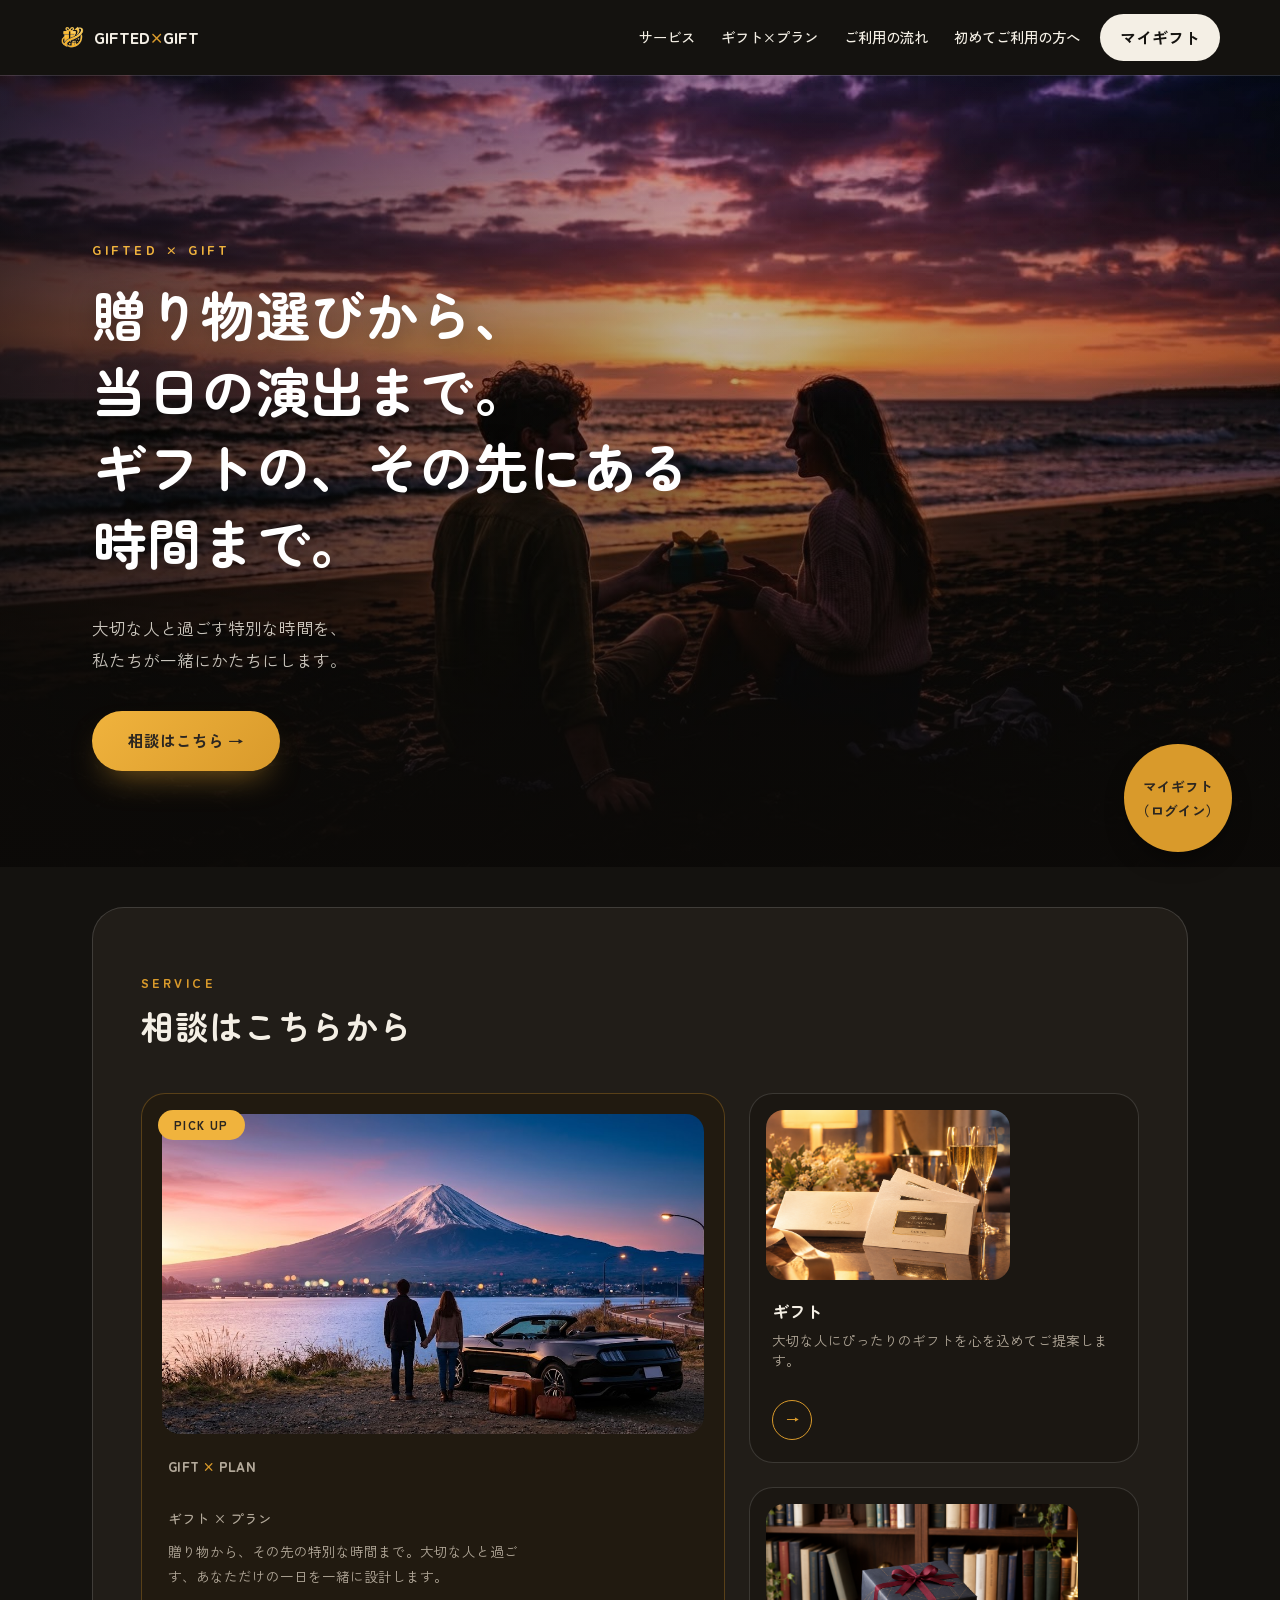
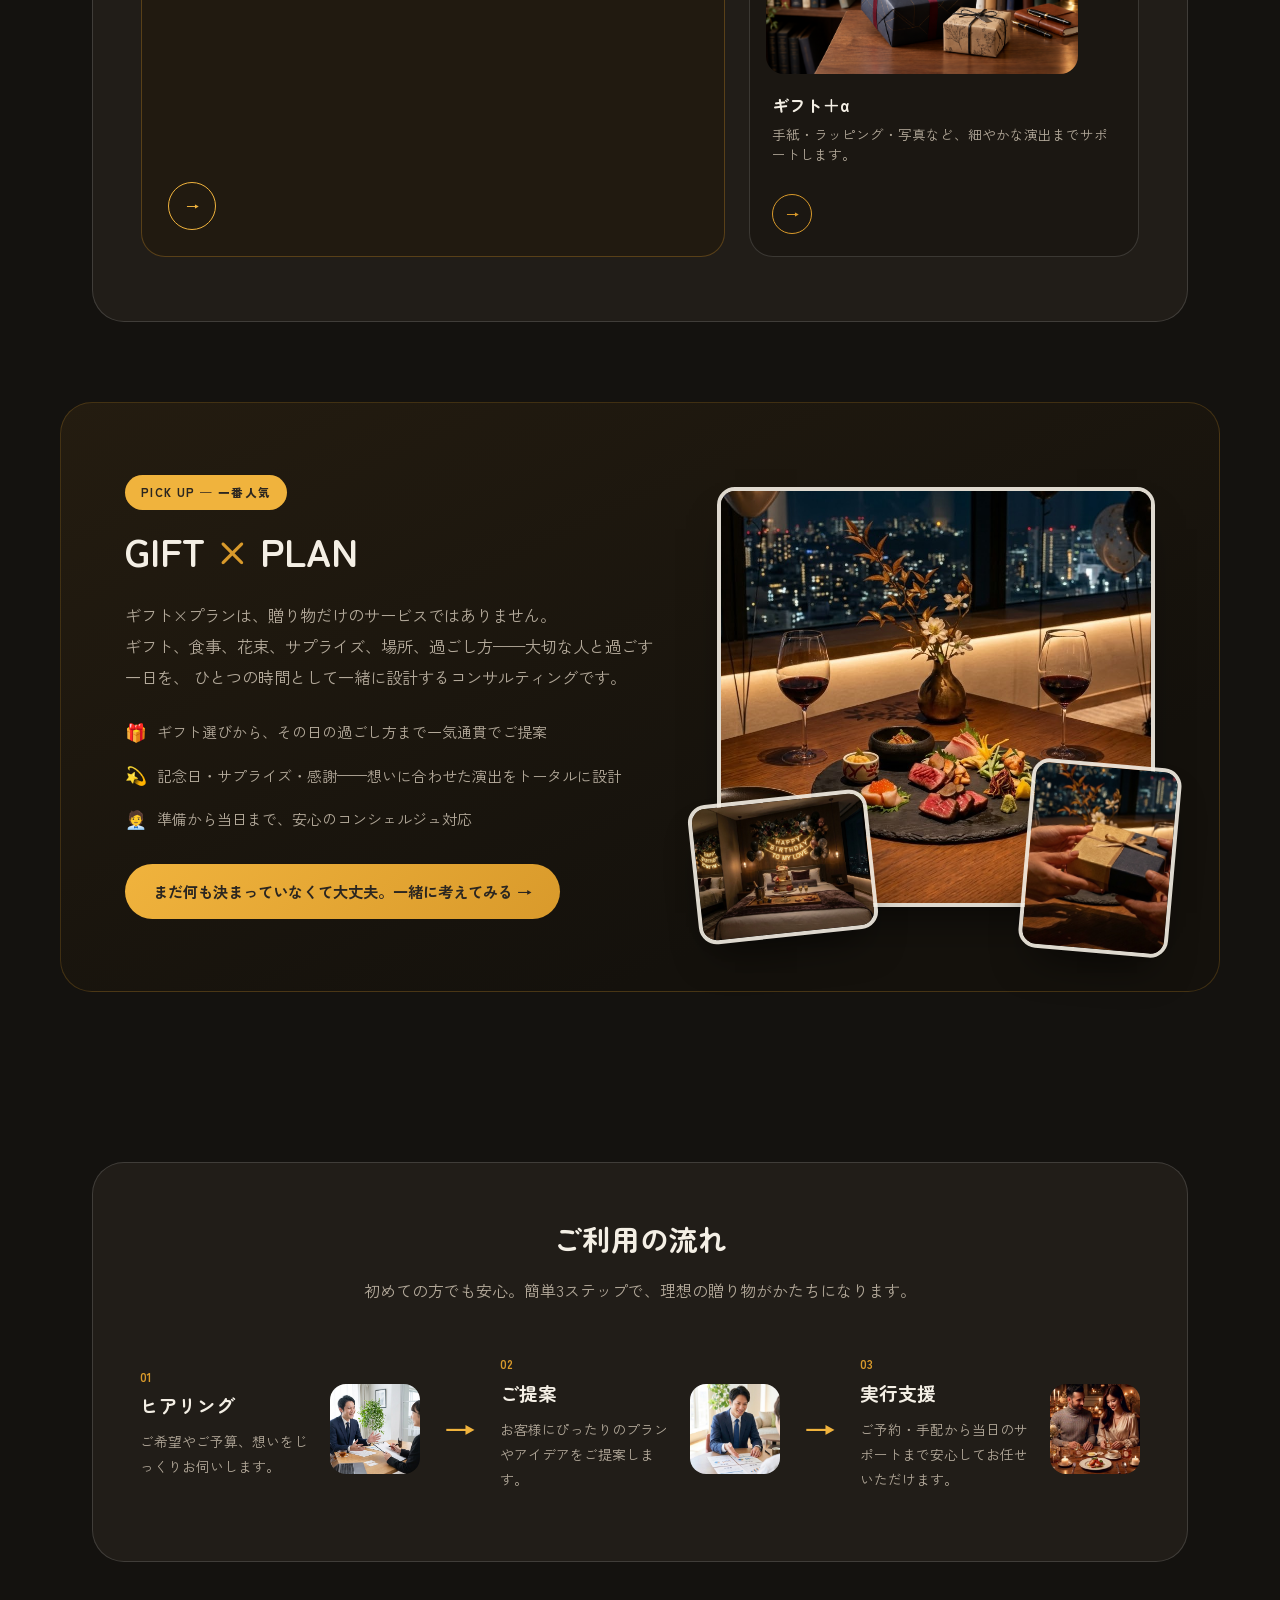
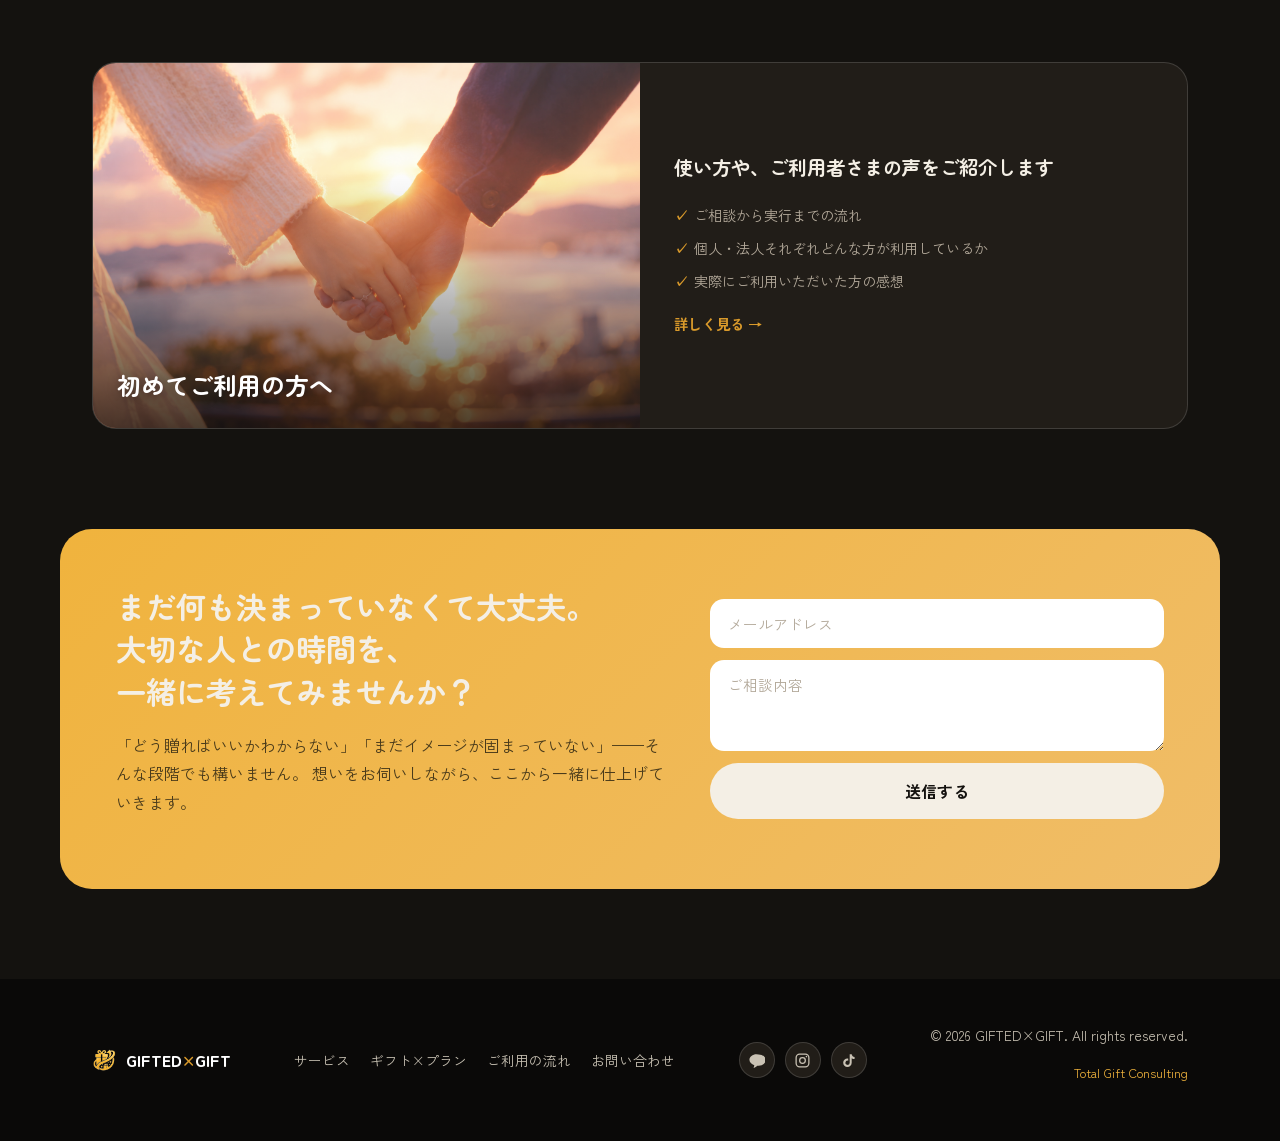
==== index.html @ 8d8cbe25 "Swap hero headline and subhead text on the top page The requested headline text was already present " ====
<!DOCTYPE html>
<html lang="ja">
<head>
<meta charset="UTF-8">
<meta name="viewport" content="width=device-width, initial-scale=1.0">
<title>GIFTED×GIFT ｜ Total Gift Consulting</title>
<meta name="description" content="贈り物も、旅の時間も、想いを形にするお手伝い。GIFTED×GIFTのギフト×プラン、1Dayプラン、ギフト選定サービス。">
<link rel="preconnect" href="https://fonts.googleapis.com">
<link rel="preconnect" href="https://fonts.gstatic.com" crossorigin>
<link href="https://fonts.googleapis.com/css2?family=Zen+Maru+Gothic:wght@500;700;900&family=Zen+Kaku+Gothic+New:wght@400;500;700&family=Yomogi&display=swap" rel="stylesheet">
<link rel="stylesheet" href="styles.css">
</head>
<body>

<header class="site-header">
  <div class="wrap header-inner">
    <a href="#top" class="brand">
      <img src="images/logo-mark-transparent.png" alt="GIFTED×GIFT" class="brand-mark">
      <span class="brand-name">GIFTED<span class="brand-x">×</span>GIFT</span>
    </a>

    <div class="header-right">
      <nav class="site-nav" id="siteNav">
        <a href="#services">サービス</a>
        <a href="#travel">ギフト×プラン</a>
        <a href="#flow">ご利用の流れ</a>
        <a href="#about">初めてご利用の方へ</a>
      </nav>
      <button type="button" class="nav-cta" id="navMyGift">マイギフト</button>
      <button class="nav-toggle" id="navToggle" aria-label="メニューを開く" aria-expanded="false">
        <span></span><span></span><span></span>
      </button>
    </div>
  </div>
</header>

<main id="top">

  <section class="hero">
    <div class="hero-visual" id="heroVisual">
      <img src="images/hero-1.jpg" alt="ワインで乾杯するふたり" class="hero-photo is-active">
      <img src="images/hero-2.jpg" alt="夕暮れのビーチでギフトを渡すふたり" class="hero-photo">
      <img src="images/hero-3.jpg" alt="誕生日を彩るホテルルーム" class="hero-photo">
      <img src="images/hero-4.jpg" alt="夜景を望むディナー" class="hero-photo">
      <div class="hero-scrim"></div>
    </div>
    <div class="hero-wrap">
      <div class="hero-copy">
        <p class="hero-eyebrow">GIFTED × GIFT</p>
        <h1>贈り物選びから、<br>当日の演出まで。<br>ギフトの、その先にある時間まで。</h1>
        <p class="hero-lead">
          大切な人と過ごす特別な時間を、<br>私たちが一緒にかたちにします。
        </p>
        <a href="gift-travel.html" class="btn btn-hero-cta">相談はこちら →</a>
      </div>
    </div>
  </section>

  <section class="pickup-feature mobile-only wrap">
    <span class="pickup-badge">PICK UP</span>
    <a href="gift-travel.html" class="pickup-card">
      <div class="pickup-photo"><img src="images/gift-plan.jpg" alt=""></div>
      <div class="pickup-body">
        <h3>GIFT <span class="brand-x">×</span> PLAN</h3>
        <p>贈り物から、特別な時間まで。大切な人と過ごす、あなただけのプランを。</p>
      </div>
      <span class="pickup-arrow">→</span>
    </a>
  </section>

  <section id="services" class="services">
    <div class="wrap">
      <div class="services-inner">
      <p class="services-eyebrow">SERVICE</p>
      <h2 class="services-title">相談はこちらから</h2>
      <div class="service-grid">
        <button type="button" class="service-card service-card--featured service-card--pickup-dupe" data-target="gift-travel.html">
          <span class="service-ribbon">PICK UP</span>
          <div class="service-photo-wrap">
            <img src="images/gift-plan.jpg" alt="" class="service-photo">
          </div>
          <div class="service-body">
            <p class="service-kicker">GIFT <span class="brand-x">×</span> PLAN</p>
            <h3>ギフト × プラン</h3>
            <p>贈り物から、その先の特別な時間まで。大切な人と過ごす、あなただけの一日を一緒に設計します。</p>
            <span class="service-arrow">→</span>
          </div>
        </button>

        <button type="button" class="service-card" data-target="gift-selection.html">
          <div class="service-photo-wrap">
            <img src="images/gift-card.jpg" alt="" class="service-photo">
          </div>
          <div class="service-body">
            <h3>ギフト</h3>
            <p>大切な人にぴったりのギフトを心を込めてご提案します。</p>
            <span class="service-arrow">→</span>
          </div>
        </button>

        <button type="button" class="service-card" data-target="other-services.html">
          <div class="service-photo-wrap">
            <img src="images/gift-plus-alpha.jpg" alt="" class="service-photo">
          </div>
          <div class="service-body">
            <h3>ギフト＋α</h3>
            <p>手紙・ラッピング・写真など、細やかな演出までサポートします。</p>
            <span class="service-arrow">→</span>
          </div>
        </button>
      </div>
      </div>
    </div>
  </section>

  <section id="travel" class="travel-feature">
    <div class="wrap travel-inner">
      <div class="travel-copy">
        <span class="badge badge-light">PICK UP ─ 一番人気</span>
        <h2>GIFT <span class="brand-x">×</span> PLAN</h2>
        <p>
          ギフト×プランは、贈り物だけのサービスではありません。<br>
          ギフト、食事、花束、サプライズ、場所、過ごし方——大切な人と過ごす一日を、
          ひとつの時間として一緒に設計するコンサルティングです。
        </p>

        <ul class="feature-list">
          <li><span class="feature-icon">🎁</span>ギフト選びから、その日の過ごし方まで一気通貫でご提案</li>
          <li><span class="feature-icon">💫</span>記念日・サプライズ・感謝——想いに合わせた演出をトータルに設計</li>
          <li><span class="feature-icon">🧑‍💼</span>準備から当日まで、安心のコンシェルジュ対応</li>
        </ul>

        <a href="gift-plan-details.html" class="btn btn-gold">まだ何も決まっていなくて大丈夫。一緒に考えてみる →</a>
      </div>

      <div class="travel-photos">
        <img src="images/travel-2.jpg" alt="誕生日を彩るホテルルーム" class="photo photo--left">
        <img src="images/travel-1.jpg" alt="夜景を望むディナー" class="photo photo--center">
        <img src="images/travel-3.jpg" alt="ギフトを渡すひととき" class="photo photo--right">
      </div>
    </div>
  </section>

  <section id="flow" class="flow">
    <div class="wrap">
      <div class="flow-inner">
      <h2 class="center">ご利用の流れ</h2>
      <p class="center flow-lead">初めての方でも安心。簡単3ステップで、理想の贈り物がかたちになります。</p>

      <div class="flow-steps">
        <div class="flow-step">
          <div class="flow-step-text">
            <span class="step-tag">01</span>
            <h3>ヒアリング</h3>
            <p>ご希望やご予算、想いをじっくりお伺いします。</p>
          </div>
          <span class="step-icon"><img src="images/flow-hearing.jpg" alt=""></span>
        </div>
        <span class="step-arrow">→</span>
        <div class="flow-step">
          <div class="flow-step-text">
            <span class="step-tag">02</span>
            <h3>ご提案</h3>
            <p>お客様にぴったりのプランやアイデアをご提案します。</p>
          </div>
          <span class="step-icon"><img src="images/flow-proposal.jpg" alt=""></span>
        </div>
        <span class="step-arrow">→</span>
        <div class="flow-step">
          <div class="flow-step-text">
            <span class="step-tag">03</span>
            <h3>実行支援</h3>
            <p>ご予約・手配から当日のサポートまで安心してお任せいただけます。</p>
          </div>
          <span class="step-icon"><img src="images/flow-execution.jpg" alt=""></span>
        </div>
      </div>
      </div>
    </div>
  </section>

  <section id="about" class="audience">
    <div class="wrap">
      <div class="first-time-card">
        <div class="first-time-image">
          <img src="images/first-time.jpg" alt="初めてご利用の方へ">
          <a href="first-time.html" class="first-time-label">初めてご利用の方へ</a>
        </div>
        <div class="first-time-body">
          <h3>使い方や、ご利用者さまの声をご紹介します</h3>
          <ul class="check-list">
            <li>ご相談から実行までの流れ</li>
            <li>個人・法人それぞれどんな方が利用しているか</li>
            <li>実際にご利用いただいた方の感想</li>
          </ul>
          <a href="first-time.html" class="first-time-more">詳しく見る →</a>
        </div>
      </div>
    </div>
  </section>

  <section id="contact" class="contact">
    <div class="wrap contact-panel">
      <div class="contact-copy">
        <h2>まだ何も決まっていなくて大丈夫。<br>大切な人との時間を、<br>一緒に考えてみませんか？</h2>
        <p>
          「どう贈ればいいかわからない」「まだイメージが固まっていない」——そんな段階でも構いません。
          想いをお伺いしながら、ここから一緒に仕上げていきます。
        </p>
      </div>

      <form class="contact-form" id="contactForm">
        <input type="email" id="contactEmail" placeholder="メールアドレス" required>
        <textarea id="contactNotes" placeholder="ご相談内容" rows="3"></textarea>
        <button type="submit" class="btn btn-dark btn-large">送信する</button>
      </form>
    </div>
  </section>

</main>

<footer class="site-footer">
  <div class="wrap footer-inner">
    <div class="footer-brand">
      <img src="images/logo-mark-transparent.png" alt="GIFTED×GIFT" class="brand-mark">
      <span class="brand-name brand-name--small">GIFTED<span class="brand-x">×</span>GIFT</span>
    </div>
    <nav class="footer-nav">
      <a href="#services">サービス</a>
      <a href="#travel">ギフト×プラン</a>
      <a href="#flow">ご利用の流れ</a>
      <a href="#contact">お問い合わせ</a>
    </nav>
    <div class="footer-social">
      <a href="https://line.me/R/ti/p/@430uoiak" class="social-link social-link--line" aria-label="LINE公式アカウント" target="_blank" rel="noopener">
        <svg viewBox="0 0 24 24" fill="currentColor"><path d="M12 3C6.48 3 2 6.58 2 11c0 3.54 2.92 6.53 6.94 7.58-.15.55-.96 3.44-.99 3.66 0 0-.02.16.09.23.1.06.23.02.23.02.3-.04 3.5-2.3 4.9-3.24.58.08 1.17.13 1.83.13 5.52 0 10-3.58 10-8s-4.48-8-10-8z"/></svg>
      </a>
      <a href="#" class="social-link social-link--instagram" aria-label="Instagram" target="_blank" rel="noopener">
        <svg viewBox="0 0 24 24" fill="none" stroke="currentColor" stroke-width="1.8"><rect x="3" y="3" width="18" height="18" rx="5"/><circle cx="12" cy="12" r="4"/><circle cx="17.5" cy="6.5" r="1.1" fill="currentColor" stroke="none"/></svg>
      </a>
      <a href="#" class="social-link social-link--tiktok" aria-label="TikTok" target="_blank" rel="noopener">
        <svg viewBox="0 0 24 24" fill="currentColor"><path d="M16.5 3c.4 2.2 1.9 3.7 4.1 4v3c-1.5 0-2.9-.4-4.1-1.2v6.3c0 3.3-2.7 6-6 6s-6-2.7-6-6 2.7-6 6-6c.4 0 .8 0 1.1.1v3.1a3 3 0 1 0 2.1 2.9V3h2.8z"/></svg>
      </a>
    </div>
    <div class="footer-meta">
      <p>&copy; 2026 GIFTED×GIFT. All rights reserved.</p>
      <p class="footer-tagline">Total Gift Consulting</p>
    </div>
  </div>
</footer>

<div class="gate-overlay" id="gateOverlay" hidden>
  <div class="gate-modal">
    <button class="gate-close" id="gateClose" type="button" aria-label="閉じる">×</button>

    <div class="gate-step" id="gateChoice">
      <h3>ご利用方法をお選びください</h3>
      <p>初めての方も、以前ご相談いただいた方も、こちらからどうぞ。</p>
      <div class="gate-actions">
        <button type="button" class="btn btn-primary" id="gateNewUser">新規利用でお申し込み</button>
        <button type="button" class="btn btn-outline" id="gateLogin">ログイン</button>
      </div>
    </div>

    <div class="gate-step" id="gateLoginEmail" hidden>
      <h3>ログイン</h3>
      <p>ご登録のメールアドレスと確認コードを入力してください。</p>
      <label class="gate-field">メールアドレス
        <input type="email" id="loginEmailInput" placeholder="example@mail.com">
      </label>
      <label class="gate-field">
        <input type="text" id="loginCodeInput" maxlength="6" inputmode="numeric" placeholder="123456">
      </label>
      <button type="button" class="btn btn-primary" id="verifyCodeBtn">ログイン</button>
      <a href="gift-travel.html" class="gate-back" id="backToChoice1">初めての方はこちら</a>
    </div>
  </div>
</div>

<button type="button" class="floating-mygift-btn" id="floatingMyGift">マイギフト<br>（ログイン）</button>

<nav class="tab-bar mobile-only" aria-label="モバイルナビゲーション">
  <a href="#top" class="tab-bar-item">
    <span class="tab-bar-icon">🏠</span><span>ホーム</span>
  </a>
  <a href="#services" class="tab-bar-item">
    <span class="tab-bar-icon">✨</span><span>サービス</span>
  </a>
  <button type="button" class="tab-bar-item" id="tabBarMyGift">
    <span class="tab-bar-icon">♡</span><span>マイギフト</span>
  </button>
  <a href="#contact" class="tab-bar-item">
    <span class="tab-bar-icon">💬</span><span>相談する</span>
  </a>
</nav>

<script src="config.js"></script>
<script src="script.js"></script>
<script src="gate.js"></script>
</body>
</html>
---- styles.css ----
/* ---------- Tokens ---------- */
:root {
  --cream: #14120F;
  --cream-card: #211D18;
  --ink: #F4EFE5;
  --ink-soft: #B3A99A;
  --gold: #F0B33D;
  --gold-deep: #D99A2B;
  --sage: #6F8768;
  --sage-deep: #7BC26E;
  --sage-pale: #1E2A1B;
  --line: rgba(255, 255, 255, 0.14);

  --font-display: "Zen Maru Gothic", sans-serif;
  --font-body: "Zen Kaku Gothic New", sans-serif;

  --max-width: 1160px;
}

* { box-sizing: border-box; }

html { scroll-behavior: smooth; }

main section[id] { scroll-margin-top: 80px; }

body {
  margin: 0;
  font-family: var(--font-body);
  color: var(--ink);
  background: var(--cream);
  line-height: 1.8;
  -webkit-font-smoothing: antialiased;
}

h1, h2, h3 {
  font-family: var(--font-display);
  font-weight: 700;
  color: var(--ink);
  line-height: 1.4;
  margin: 0 0 0.6em;
}

p { margin: 0 0 1em; }

a { color: inherit; text-decoration: none; }

img { max-width: 100%; display: block; }

.wrap {
  max-width: var(--max-width);
  margin: 0 auto;
  padding: 0 32px;
}

.center { text-align: center; }

/* ---------- Buttons ---------- */
.btn {
  display: inline-block;
  padding: 14px 28px;
  border: none;
  border-radius: 999px;
  font-family: var(--font-body);
  font-weight: 700;
  font-size: 0.95rem;
  cursor: pointer;
  transition: background 0.2s ease, transform 0.15s ease;
}

.btn-primary { background: var(--ink); color: var(--cream); }
.btn-primary:hover { background: var(--gold-deep); transform: translateY(-1px); }

.btn-dark { background: var(--ink); color: var(--cream); }
.btn-dark:hover { background: #000; }

.btn-outline { background: var(--cream-card); color: var(--ink); border: 1px solid var(--line); }
.btn-outline:hover { background: #2A241D; }

.btn-gold { background: linear-gradient(135deg, var(--gold) 0%, var(--gold-deep) 100%); color: #2B2620; }
.btn-gold:hover { transform: translateY(-1px); box-shadow: 0 14px 26px -14px rgba(217, 154, 43, 0.6); }

.btn-large { padding: 16px 34px; font-size: 1rem; width: 100%; }

/* ---------- Header ---------- */
.site-header {
  position: sticky;
  top: 0;
  background: var(--cream);
  box-shadow: 0 1px 0 0 var(--line);
  z-index: 100;
  transform: translateZ(0);
  -webkit-backface-visibility: hidden;
}

.header-inner { display: flex; align-items: center; justify-content: space-between; padding: 14px 0; }

.brand { display: flex; align-items: center; gap: 8px; }
.brand-mark { width: 26px; height: 26px; object-fit: contain; display: block; }
.brand-name { font-family: var(--font-display); font-weight: 900; font-size: 1rem; }
.brand-x { color: var(--gold-deep); }

.header-right { display: flex; align-items: center; gap: 20px; }

.site-nav { display: flex; align-items: center; gap: 26px; font-size: 0.9rem; font-weight: 500; }

.nav-cta { display: inline-flex; align-items: center; background: var(--ink); color: var(--cream); padding: 9px 20px; border-radius: 999px; font-weight: 700; border: none; font: inherit; font-weight: 700; cursor: pointer; white-space: nowrap; }
.nav-cta:hover { background: var(--gold-deep); }

.floating-mygift-btn {
  position: fixed;
  right: 48px;
  bottom: 48px;
  z-index: 500;
  width: 108px;
  height: 108px;
  display: flex;
  align-items: center;
  justify-content: center;
  text-align: center;
  line-height: 1.4;
  background: var(--gold-deep);
  color: #2B2620;
  padding: 0;
  border-radius: 50%;
  border: none;
  font: inherit;
  font-weight: 700;
  font-size: 0.85rem;
  cursor: pointer;
  box-shadow: 0 12px 24px -8px rgba(0, 0, 0, 0.5);
  transition: transform 0.15s ease, background 0.15s ease;
}
.floating-mygift-btn:hover { background: var(--gold); transform: translateY(-2px); }

@media (max-width: 640px) {
  .floating-mygift-btn { right: 20px; bottom: 20px; width: 88px; height: 88px; font-size: 0.72rem; }
}

.nav-toggle { display: none; flex-direction: column; gap: 5px; background: none; border: none; cursor: pointer; padding: 6px; }
.nav-toggle span { width: 22px; height: 2px; background: var(--ink); }

/* ---------- Hero ---------- */
.hero {
  position: relative;
  min-height: 88vh;
  display: flex;
  align-items: flex-end;
  overflow: hidden;
}

.hero-visual { position: absolute; inset: 0; cursor: pointer; }

.hero-photo {
  position: absolute;
  inset: 0;
  width: 100%;
  height: 100%;
  display: block;
  object-fit: cover;
  opacity: 0;
  transition: opacity 1.6s ease;
}

.hero-photo.is-active { opacity: 1; }

.hero-scrim {
  position: absolute;
  inset: 0;
  background:
    linear-gradient(180deg, rgba(15, 13, 10, 0.15) 0%, rgba(15, 13, 10, 0.25) 40%, rgba(12, 10, 8, 0.92) 100%),
    linear-gradient(90deg, rgba(12, 10, 8, 0.55) 0%, rgba(12, 10, 8, 0.05) 55%);
}

.hero-wrap { position: relative; z-index: 1; padding: 80px 32px 96px; width: 100%; max-width: var(--max-width); margin: 0 auto; }

.hero-copy { max-width: 640px; }

.hero-eyebrow {
  font-family: var(--font-display);
  font-weight: 900;
  font-size: 0.8rem;
  letter-spacing: 0.28em;
  color: var(--gold);
  margin-bottom: 1.2em;
}

.hero-copy h1 {
  font-size: clamp(2.2rem, 4.4vw, 3.4rem);
  color: #fff;
  text-shadow: 0 4px 24px rgba(0, 0, 0, 0.35);
  letter-spacing: 0.01em;
}

.hero-lead {
  color: rgba(244, 239, 229, 0.82);
  font-size: 1.05rem;
  line-height: 1.9;
  max-width: 46ch;
  margin: 1.2em 0 2em;
}

.btn-hero-cta {
  display: inline-block;
  padding: 16px 36px;
  border-radius: 999px;
  background: linear-gradient(135deg, var(--gold) 0%, var(--gold-deep) 100%);
  color: #2B2620;
  font-weight: 700;
  font-size: 0.98rem;
  box-shadow: 0 16px 32px -14px rgba(217, 154, 43, 0.6);
  transition: transform 0.2s ease, box-shadow 0.2s ease;
}
.btn-hero-cta:hover { transform: translateY(-2px); box-shadow: 0 20px 36px -14px rgba(217, 154, 43, 0.7); }

/* ---------- Services ---------- */
.services { padding: 40px 0 60px; }

.services-inner {
  background: var(--cream-card);
  border: 1px solid var(--line);
  border-radius: 32px;
  padding: 64px 48px;
}

.services-eyebrow {
  font-family: var(--font-display);
  font-weight: 900;
  font-size: 0.78rem;
  letter-spacing: 0.28em;
  color: var(--gold-deep);
  margin-bottom: 0.6em;
}

.services-title {
  font-size: clamp(1.6rem, 3.2vw, 2.1rem);
  margin-bottom: 44px;
}

.service-grid {
  display: grid;
  grid-template-columns: 1.5fr 1fr;
  grid-template-rows: repeat(2, 1fr);
  gap: 24px;
}

.service-card {
  display: flex;
  flex-direction: column;
  width: 100%;
  text-align: left;
  font-family: inherit;
  background: #1B1712;
  border: 1px solid var(--line);
  border-radius: 24px;
  padding: 16px;
  position: relative;
  transition: transform 0.25s ease, box-shadow 0.25s ease, border-color 0.25s ease;
  cursor: pointer;
  --accent: var(--gold-deep);
}
.service-card:hover {
  transform: translateY(-4px);
  border-color: rgba(217, 154, 43, 0.4);
  box-shadow: 0 24px 40px -24px rgba(0, 0, 0, 0.6);
}

.service-card--featured {
  grid-row: 1 / 3;
  background: #211A10;
  border-color: rgba(217, 154, 43, 0.3);
  padding: 20px;
}

.service-photo-wrap {
  position: relative;
  border-radius: 18px;
  overflow: hidden;
  height: 170px;
  margin-bottom: 20px;
  flex-shrink: 0;
}

.service-card--featured .service-photo-wrap { height: 320px; }

.service-photo {
  width: 100%;
  height: 100%;
  object-fit: cover;
  display: block;
  transition: transform 6s ease;
}
.service-card:hover .service-photo { transform: scale(1.06); }

.service-ribbon {
  position: absolute;
  top: 16px;
  left: 16px;
  background: var(--gold);
  color: #2B2620;
  font-size: 0.72rem;
  font-weight: 900;
  letter-spacing: 0.12em;
  padding: 7px 16px;
  border-radius: 999px;
  z-index: 3;
}

.service-body { padding: 0 6px 6px; position: relative; flex: 1; display: flex; flex-direction: column; }

.service-kicker {
  font-family: var(--font-display);
  font-weight: 900;
  font-size: 1.3rem;
  color: var(--gold);
  margin-bottom: 0.2em;
  letter-spacing: 0.02em;
}

.service-card h3 { font-size: 1.05rem; margin-bottom: 0.4em; }
.service-card--featured h3 { font-size: 0.85rem; color: var(--ink-soft); font-weight: 500; margin-bottom: 0.8em; }
.service-card--featured p { font-size: 1rem; line-height: 1.85; max-width: 44ch; }

.service-card p { font-size: 0.85rem; color: var(--ink-soft); margin-bottom: 2.2em; }

.service-arrow {
  margin-top: auto;
  width: 40px;
  height: 40px;
  border-radius: 50%;
  border: 1px solid var(--accent);
  color: var(--accent);
  font-weight: 700;
  display: flex;
  align-items: center;
  justify-content: center;
  transition: background 0.2s ease, color 0.2s ease;
}
.service-card:hover .service-arrow { background: var(--gold-deep); color: #2B2620; }

.service-card--featured .service-arrow { width: 48px; height: 48px; border-color: var(--gold); color: var(--gold); }
.service-card--featured:hover .service-arrow { background: var(--gold); color: #2B2620; }

/* ---------- Travel feature ---------- */
.travel-feature { padding: 20px 0 90px; }

.travel-inner {
  background: linear-gradient(155deg, #241C10 0%, #14110C 75%);
  border: 1px solid rgba(217, 154, 43, 0.22);
  border-radius: 32px;
  padding: 72px 64px;
  display: grid;
  grid-template-columns: 1.1fr 0.9fr;
  gap: 56px;
  align-items: center;
}

.badge-light {
  position: static;
  display: inline-block;
  background: var(--gold);
  color: #2B2620;
  font-weight: 900;
  font-size: 0.72rem;
  letter-spacing: 0.12em;
  padding: 7px 16px;
  border-radius: 999px;
  margin-bottom: 1.2em;
}

.badge-handwritten {
  background: none;
  padding: 0;
  border-radius: 0;
  font-family: 'Yomogi', var(--font-body);
  font-style: italic;
  font-size: 2rem;
  font-weight: 400;
  color: var(--gold);
}

.travel-copy h2 { font-size: clamp(1.8rem, 3.4vw, 2.4rem); }
.travel-copy h2 .en { font-size: 0.9rem; font-weight: 500; color: var(--gold-deep); margin-left: 8px; }

.travel-copy p { color: var(--ink-soft); font-size: 1.02rem; line-height: 1.9; }

.feature-list { list-style: none; margin: 1.4em 0 1.8em; padding: 0; display: flex; flex-direction: column; gap: 12px; }
.feature-list li { display: flex; align-items: center; gap: 10px; font-size: 0.94rem; color: var(--ink-soft); }
.feature-icon { font-size: 1.1rem; }

.travel-photos { position: relative; height: 420px; }
.photo {
  display: block;
  border-radius: 18px;
  border: 4px solid rgba(244, 239, 229, 0.9);
  box-shadow: 0 24px 40px -18px rgba(0, 0, 0, 0.6);
  object-fit: cover;
}
.photo--center { width: 100%; height: 100%; }
.photo--left {
  position: absolute;
  width: 180px;
  height: 140px;
  bottom: -30px;
  left: -24px;
  transform: rotate(-6deg);
  z-index: 2;
}
.photo--right {
  position: absolute;
  width: 150px;
  height: 190px;
  bottom: -46px;
  right: -20px;
  transform: rotate(5deg);
  z-index: 3;
}

/* ---------- Flow ---------- */
.flow { padding: 80px 0; }

.flow-inner {
  background: var(--cream-card);
  border: 1px solid var(--line);
  border-radius: 32px;
  padding: 56px 40px;
}

.flow h2 { font-size: clamp(1.4rem, 3vw, 1.8rem); }
.flow-lead { color: var(--ink-soft); margin-bottom: 3em; }

.flow-steps { display: flex; align-items: center; justify-content: center; gap: 24px; flex-wrap: wrap; }

.flow-step { display: flex; align-items: center; gap: 16px; max-width: 280px; text-align: left; }

.flow-step-text { flex: 1; }

.step-tag { display: block; font-size: 0.75rem; font-weight: 700; color: var(--gold-deep); margin-bottom: 0.4em; }

.step-icon {
  display: block;
  width: 90px;
  height: 90px;
  border-radius: 16px;
  overflow: hidden;
  flex-shrink: 0;
  font-size: 1.4rem;
}

.step-icon img { width: 100%; height: 100%; object-fit: cover; display: block; }

.flow-step p { font-size: 0.86rem; color: var(--ink-soft); }

.step-arrow { color: var(--gold); font-size: 2rem; font-weight: 700; }

.flow-steps--vertical {
  flex-direction: column;
  align-items: stretch;
  max-width: 720px;
  margin: 0 auto;
  gap: 40px;
}

.flow-steps--vertical .flow-step { max-width: none; gap: 24px; }

.flow-steps--vertical .step-icon { width: 120px; height: 120px; }

.flow-steps--vertical .flow-step p { font-size: 0.95rem; line-height: 1.8; }

/* ---------- Audience ---------- */
.audience { padding: 20px 0 80px; }

.audience h2 { font-size: clamp(1.4rem, 3vw, 1.8rem); margin-bottom: 44px; }

.audience-grid { display: grid; grid-template-columns: 1fr; gap: 22px; max-width: 640px; margin: 0 auto; }

.audience-card { background: var(--cream-card); border-radius: 24px; overflow: hidden; border: 1px solid var(--line); }

.audience-card img { width: 100%; height: 220px; object-fit: cover; }

.audience-body { padding: 26px 26px 30px; }

.badge-gold { position: static; display: inline-block; background: var(--gold); color: #2B2620; margin-bottom: 0.8em; }
.badge-sage { position: static; display: inline-block; background: var(--sage-pale); color: var(--sage-deep); margin-bottom: 0.8em; }

.audience-badge { display: inline-block; background: none; font-weight: 700; font-size: 1.15rem; margin-bottom: 0.6em; }
.audience-badge--gold { color: var(--gold); }
.audience-badge--sage { color: var(--sage-deep); }

.audience-body h3 { font-size: 1.15rem; }

.check-list { list-style: none; padding: 0; margin: 0; display: flex; flex-direction: column; gap: 8px; }
.check-list li { font-size: 0.88rem; color: var(--ink-soft); padding-left: 1.4em; position: relative; }
.check-list li::before { content: "✓"; position: absolute; left: 0; color: var(--gold-deep); font-weight: 700; }

.first-time-card {
  display: grid;
  grid-template-columns: 1fr 1fr;
  background: var(--cream-card);
  border: 1px solid var(--line);
  border-radius: 24px;
  overflow: hidden;
}

.first-time-image { position: relative; min-height: 260px; }
.first-time-image img { width: 100%; height: 100%; object-fit: cover; display: block; }
.first-time-image::after {
  content: "";
  position: absolute;
  inset: 0;
  background: linear-gradient(to top, rgba(0, 0, 0, 0.7) 0%, rgba(0, 0, 0, 0.15) 45%, transparent 70%);
  pointer-events: none;
}
.first-time-label {
  position: absolute;
  left: 24px;
  bottom: 22px;
  right: 24px;
  z-index: 1;
  font-family: var(--font-display);
  font-weight: 700;
  font-size: 1.5rem;
  color: #fff;
  text-shadow: 0 2px 12px rgba(0, 0, 0, 0.4);
  text-decoration: none;
}
.first-time-label:hover { text-decoration: underline; }

.first-time-body { padding: 32px 34px; display: flex; flex-direction: column; justify-content: center; gap: 10px; }
.first-time-body h3 { font-size: 1.2rem; }
.first-time-more { display: inline-block; margin-top: 6px; font-size: 0.9rem; font-weight: 700; color: var(--gold-deep); text-decoration: none; }
.first-time-more:hover { text-decoration: underline; }

@media (max-width: 900px) {
  .first-time-card { grid-template-columns: 1fr; }
  .first-time-image { height: 220px; min-height: 0; }
}

/* ---------- Testimonials ---------- */
.testimonial-grid { display: grid; grid-template-columns: repeat(3, 1fr); gap: 20px; }

.testimonial-card { background: var(--cream-card); border-radius: 20px; padding: 26px 24px; }

.testimonial-quote { font-size: 0.92rem; color: var(--ink); margin: 0 0 16px; line-height: 1.75; }

.testimonial-meta { font-size: 0.8rem; color: var(--ink-soft); font-weight: 700; }

@media (max-width: 900px) {
  .testimonial-grid { grid-template-columns: 1fr; }
}

/* ---------- Contact ---------- */
.contact { padding: 20px 0 90px; }

.contact-panel {
  background: linear-gradient(135deg, var(--gold) 0%, #F0BD68 100%);
  border-radius: 32px;
  padding: 56px;
  display: grid;
  grid-template-columns: 1.1fr 0.9fr;
  gap: 40px;
  align-items: center;
}

.contact-copy h2 { font-size: clamp(1.4rem, 3vw, 1.9rem); }
.contact-copy p { color: #4A3B1B; }
.contact-free { font-weight: 700; }

.contact-form { background: transparent; display: flex; flex-direction: column; gap: 12px; }
.contact-form input, .contact-form textarea {
  padding: 14px 18px;
  border-radius: 14px;
  border: none;
  font-family: var(--font-body);
  font-size: 0.92rem;
  resize: vertical;
}
.contact-form input::placeholder, .contact-form textarea::placeholder { color: var(--ink-soft); }

/* ---------- Footer ---------- */
.site-footer { background: #0A0908; color: #C9C2B4; padding: 44px 0; }

.footer-inner { display: flex; align-items: center; justify-content: space-between; flex-wrap: wrap; gap: 20px; font-size: 0.85rem; }

.footer-brand { display: flex; align-items: center; gap: 8px; }
.brand-name--small { color: #fff; }

.footer-nav { display: flex; gap: 20px; flex-wrap: wrap; }

.footer-social { display: flex; gap: 10px; }

.social-link {
  width: 36px;
  height: 36px;
  display: flex;
  align-items: center;
  justify-content: center;
  border-radius: 50%;
  background: #211D18;
  border: 1px solid rgba(255, 255, 255, 0.14);
  color: #C9C2B4;
  transition: transform 0.15s ease, background 0.15s ease, color 0.15s ease;
}
.social-link svg { width: 17px; height: 17px; display: block; }
.social-link:hover { transform: translateY(-2px); color: #fff; }
.social-link--line:hover { background: #06C755; border-color: #06C755; }
.social-link--instagram:hover { background: linear-gradient(45deg, #f09433, #e6683c, #dc2743, #cc2366, #bc1888); border-color: transparent; }
.social-link--tiktok:hover { background: #000; }

.footer-meta { text-align: right; }
.footer-tagline { color: var(--gold); font-size: 0.8rem; }

/* ---------- Responsive ---------- */
.mobile-only { display: none; }

@media (max-width: 900px) {
  .hero { min-height: calc(100svh - 41px); align-items: flex-end; }
  .hero-wrap { padding: 32px 24px calc(96px + env(safe-area-inset-bottom, 0px)); }
  .hero-copy h1 { font-size: clamp(2rem, 7.4vw, 2.6rem); }
  .hero-lead { font-size: 0.95rem; }

  .travel-inner { grid-template-columns: 1fr; padding: 36px 28px; }
  .travel-photos { height: 260px; margin-top: 30px; }
  .photo--left { width: 120px; height: 96px; bottom: -20px; left: -14px; }
  .photo--right { width: 100px; height: 130px; bottom: -30px; right: -12px; }

  .flow-inner { padding: 36px 24px; border-radius: 24px; }
  .services-inner { padding: 36px 24px; border-radius: 24px; }

  .audience-grid { grid-template-columns: 1fr; }

  .contact-panel { grid-template-columns: 1fr; padding: 36px 28px; }

  .flow-steps { flex-direction: column; align-items: stretch; gap: 32px; }
  .step-arrow { display: none; }
  .flow-step { max-width: none; gap: 20px; align-items: flex-start; }
  .step-icon { width: 110px; height: 110px; }

  /* --- mobile front-page redesign --- */
  .mobile-only { display: block; }

  body { padding-bottom: calc(64px + env(safe-area-inset-bottom, 0px)); }

  .floating-mygift-btn { display: none; }

  /* PICK UP spotlight card */
  .pickup-feature { padding: 28px 20px 8px; }

  .pickup-badge {
    display: inline-block;
    background: var(--gold);
    color: #2B2620;
    font-weight: 900;
    font-size: 0.7rem;
    letter-spacing: 0.1em;
    padding: 5px 14px;
    border-radius: 999px;
    margin-bottom: 10px;
  }

  .pickup-card {
    position: relative;
    display: block;
    background: var(--cream-card);
    border: 1px solid var(--line);
    border-radius: 24px;
    overflow: hidden;
  }

  .pickup-photo { height: 200px; }
  .pickup-photo img { width: 100%; height: 100%; object-fit: cover; }

  .pickup-body { padding: 20px 24px 26px; }
  .pickup-body h3 { font-family: var(--font-display); font-weight: 900; font-size: 1.4rem; margin-bottom: 0.4em; }
  .pickup-body p { color: var(--ink-soft); font-size: 0.88rem; line-height: 1.7; margin: 0; padding-right: 40px; }

  .pickup-arrow {
    position: absolute;
    right: 20px;
    bottom: 20px;
    width: 40px;
    height: 40px;
    border-radius: 50%;
    background: var(--gold-deep);
    color: #2B2620;
    display: flex;
    align-items: center;
    justify-content: center;
    font-weight: 700;
  }

  /* services: horizontal scroll, hide the duplicate ギフト×プラン card */
  .service-card--pickup-dupe { display: none; }

  .service-grid {
    display: flex;
    grid-template-columns: none;
    gap: 14px;
    overflow-x: auto;
    scroll-snap-type: x mandatory;
    padding-bottom: 4px;
    margin: 0 -4px;
  }

  .service-card {
    flex: 0 0 68%;
    scroll-snap-align: start;
  }

  /* bottom tab bar */
  .tab-bar {
    position: fixed;
    left: 0;
    right: 0;
    bottom: 0;
    z-index: 400;
    display: flex;
    background: rgba(20, 18, 15, 0.92);
    backdrop-filter: blur(10px);
    border-top: 1px solid var(--line);
    padding: 8px 4px calc(8px + env(safe-area-inset-bottom, 0px));
  }

  .tab-bar-item {
    flex: 1;
    display: flex;
    flex-direction: column;
    align-items: center;
    gap: 3px;
    background: none;
    border: none;
    color: var(--ink-soft);
    font-family: var(--font-body);
    font-size: 0.65rem;
    font-weight: 700;
    padding: 4px;
    cursor: pointer;
  }

  .tab-bar-icon { font-size: 1.2rem; }
}

@media (max-width: 640px) {
  .header-right { gap: 12px; }
  .nav-cta { padding: 8px 14px; font-size: 0.82rem; }

  .wrap { padding: 0 20px; }
  .header-inner { padding: 14px 20px; }
  .travel-inner { padding: 36px 24px; }
  .contact-panel { padding: 36px 24px; }

  .nav-toggle { display: flex; }

  .site-nav {
    position: absolute;
    top: 100%;
    left: 0;
    right: 0;
    background: var(--cream);
    border-bottom: 1px solid var(--line);
    flex-direction: column;
    align-items: flex-start;
    padding: 16px 20px 24px;
    gap: 18px;
    display: none;
  }
  .site-nav.is-open { display: flex; }

  .service-card { flex-basis: 74%; }

  .footer-inner { flex-direction: column; align-items: flex-start; }
  .footer-meta { text-align: left; }
}

@media (prefers-reduced-motion: reduce) {
  html { scroll-behavior: auto; }
}

/* ---------- Login / New-user gate modal ---------- */
.gate-overlay {
  position: fixed;
  inset: 0;
  background: rgba(0, 0, 0, 0.65);
  display: flex;
  align-items: center;
  justify-content: center;
  z-index: 1000;
  padding: 20px;
}

.gate-overlay[hidden] {
  display: none;
}

.gate-modal {
  background: var(--cream-card);
  border-radius: 24px;
  padding: 40px 36px;
  max-width: 420px;
  width: 100%;
  position: relative;
  box-shadow: 0 30px 60px -20px rgba(0, 0, 0, 0.4);
}

.gate-close {
  position: absolute;
  top: 14px;
  right: 18px;
  background: none;
  border: none;
  font-size: 1.4rem;
  line-height: 1;
  cursor: pointer;
  color: var(--ink-soft);
}

.gate-step h3 { font-size: 1.2rem; margin-bottom: 0.5em; }
.gate-step p { color: var(--ink-soft); font-size: 0.9rem; }

.gate-actions { display: flex; flex-direction: column; gap: 12px; margin-top: 1.4em; }
.gate-actions .btn { width: 100%; text-align: center; }

.gate-field {
  display: flex;
  flex-direction: column;
  gap: 8px;
  font-size: 0.85rem;
  font-weight: 700;
  color: var(--ink-soft);
  margin: 1.2em 0;
}

.gate-field input {
  padding: 12px 14px;
  border-radius: 12px;
  border: 1px solid var(--line);
  font-family: var(--font-body);
  font-size: 0.95rem;
}

.gate-step .btn { width: 100%; text-align: center; }

.gate-back {
  display: block;
  margin: 14px auto 0;
  background: none;
  border: none;
  color: var(--ink-soft);
  font-size: 0.85rem;
  cursor: pointer;
  text-decoration: none;
  text-align: center;
}
.gate-back:hover { color: var(--ink); }

.gate-link {
  display: block;
  text-align: center;
  margin-top: 14px;
  font-size: 0.85rem;
  color: var(--gold-deep);
  font-weight: 700;
}

/* ---------- My Page ---------- */
.mypage-hero { padding: 64px 0 20px; }
.mypage-hero h1 { font-size: clamp(1.6rem, 3.4vw, 2.2rem); }
.mypage-hero p { color: var(--ink-soft); }

.mypage-hero .section-label {
  font-family: var(--font-display);
  font-weight: 900;
  font-size: clamp(1.4rem, 3vw, 1.9rem);
  color: var(--gold-deep);
  letter-spacing: 0.02em;
  margin-bottom: 0.3em;
}

.mypage-list { padding: 20px 0 60px; }

.mypage-heading-row {
  display: flex;
  align-items: center;
  justify-content: space-between;
  gap: 16px;
  flex-wrap: wrap;
  margin-bottom: 24px;
}

.mypage-heading { font-size: 1.2rem; margin-bottom: 0; }

@media (max-width: 640px) {
  .mypage-heading-row { align-items: stretch; }
  .mypage-heading-row .btn-line { text-align: center; }
}

.proposal-card {
  background: var(--cream-card);
  border: 1px solid var(--line);
  border-radius: 20px;
  padding: 24px 26px;
  margin-bottom: 16px;
  display: flex;
  justify-content: space-between;
  align-items: flex-start;
  gap: 20px;
  flex-wrap: wrap;
}

.proposal-tag {
  display: inline-block;
  font-size: 0.75rem;
  font-weight: 700;
  color: var(--gold-deep);
  background: var(--cream-card);
  padding: 4px 12px;
  border-radius: 999px;
  margin-bottom: 0.6em;
}

.proposal-main h3 { font-size: 1.05rem; margin-bottom: 0.4em; }
.proposal-main p { font-size: 0.88rem; color: var(--ink-soft); max-width: 46ch; margin-bottom: 0; }

.proposal-side {
  display: flex;
  flex-direction: column;
  align-items: flex-end;
  gap: 6px;
  min-width: 140px;
}

.status-badge {
  font-size: 0.75rem;
  font-weight: 700;
  padding: 4px 12px;
  border-radius: 999px;
}
.status-badge--pending { background: #3A2E14; color: #F0C877; }
.status-badge--done { background: var(--sage-pale); color: var(--sage-deep); }
.status-badge--progress { background: #2E2818; color: var(--ink-soft); }

.proposal-date { font-size: 0.78rem; color: var(--ink-soft); }
.proposal-link { font-size: 0.85rem; font-weight: 700; color: var(--gold-deep); background: none; border: none; cursor: pointer; font-family: inherit; padding: 0; }

.proposal-schedule { margin-top: 14px; width: 100%; border-collapse: collapse; font-size: 0.85rem; }
.proposal-schedule th, .proposal-schedule td { text-align: left; padding: 8px 10px; border-bottom: 1px solid var(--line); }
.proposal-schedule th { color: var(--ink-soft); font-weight: 700; }

.proposal-email-gate { background: var(--cream-card); border-radius: 16px; padding: 20px 24px; margin-bottom: 24px; }
.proposal-email-gate p { margin-bottom: 12px; color: var(--ink-soft); font-size: 0.9rem; }
.proposal-email-gate-row { display: flex; gap: 10px; flex-wrap: wrap; }
.proposal-email-gate-row input { flex: 1; min-width: 200px; padding: 10px 14px; border-radius: 10px; border: 1px solid var(--line); font-family: inherit; }

.mypage-state { text-align: center; color: var(--ink-soft); padding: 40px 20px; }

.mypage-cta { padding: 20px 0 90px; }

.mypage-cta-inner {
  background: var(--paper, var(--cream-card));
  border-radius: 24px;
  padding: 40px 36px;
  display: flex;
  justify-content: space-between;
  align-items: center;
  flex-wrap: wrap;
  gap: 24px;
}

.mypage-cta-inner h2 { font-size: 1.2rem; margin-bottom: 0.4em; }
.mypage-cta-inner p { color: var(--ink-soft); margin-bottom: 0; }

.mypage-cta-links { display: flex; flex-wrap: wrap; gap: 10px; }

@media (max-width: 640px) {
  .proposal-card { flex-direction: column; }
  .proposal-side { align-items: flex-start; }
  .mypage-cta-inner { flex-direction: column; align-items: flex-start; }
}
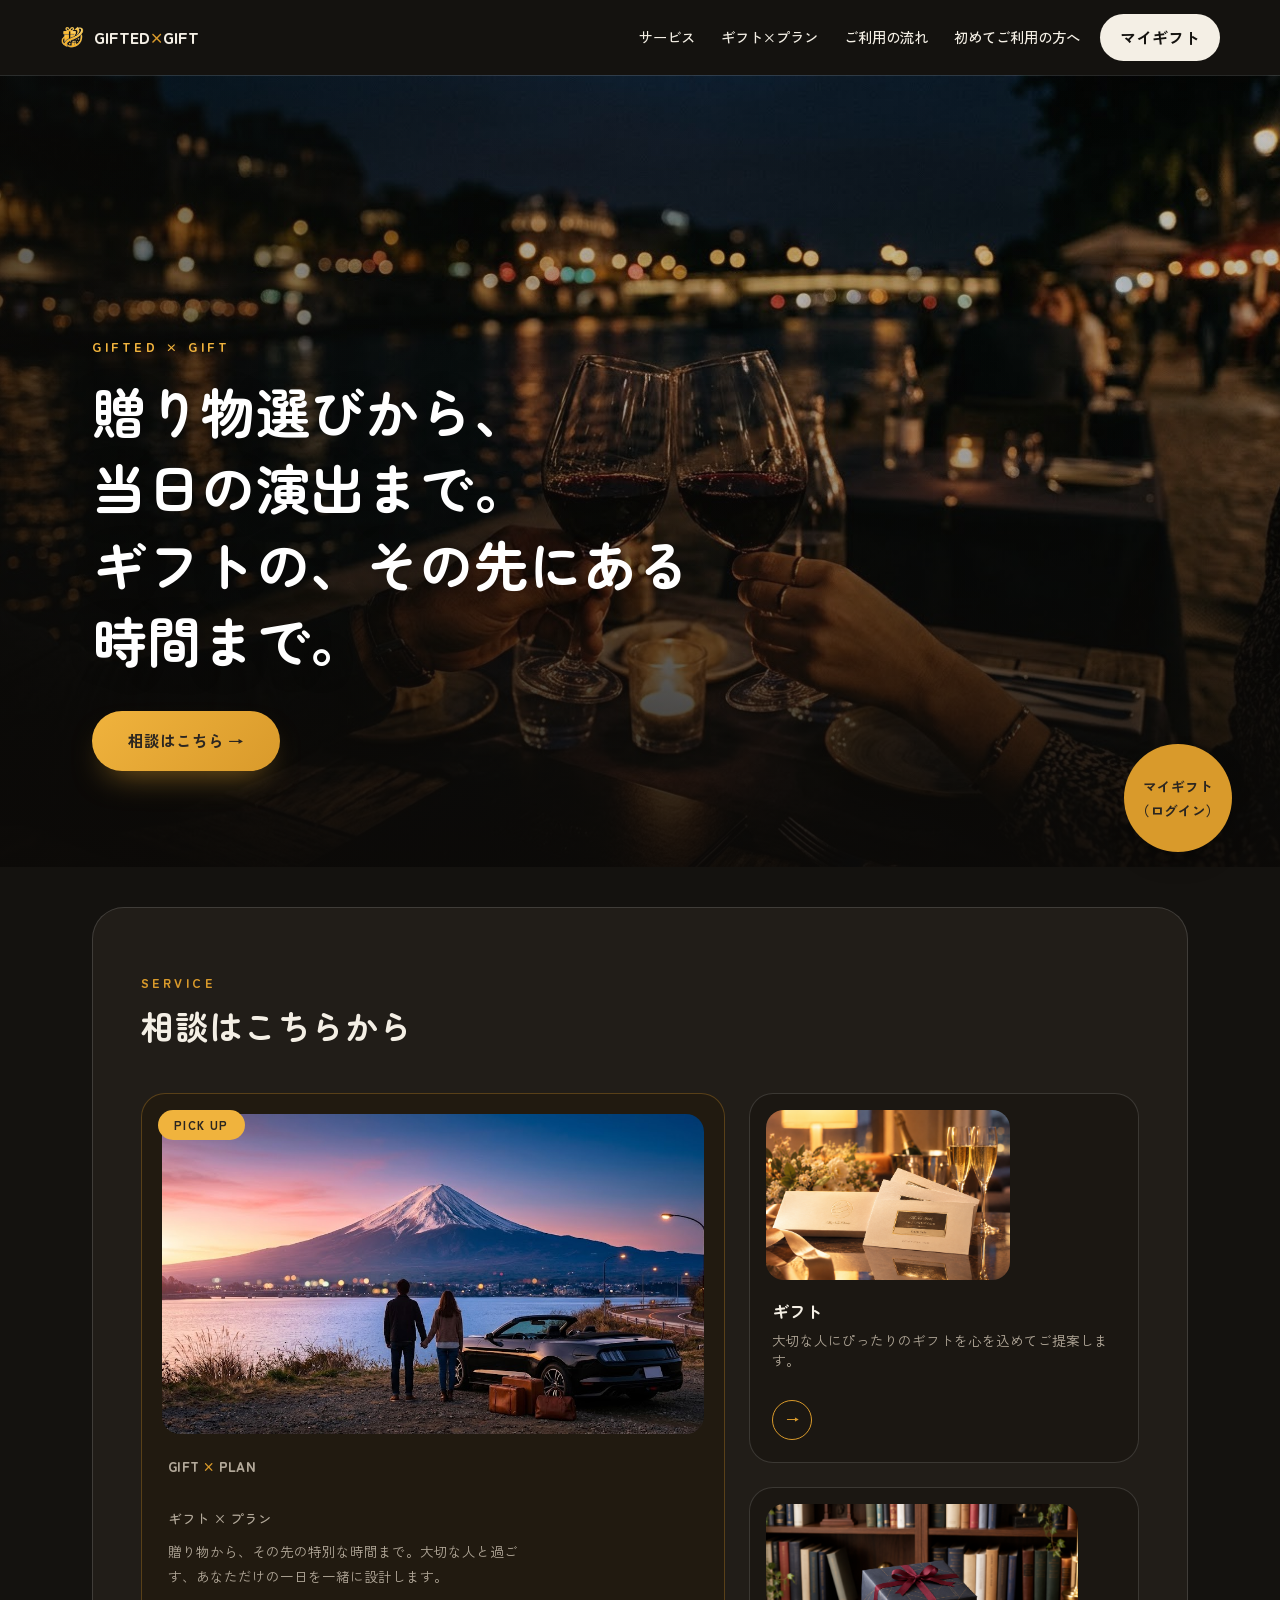
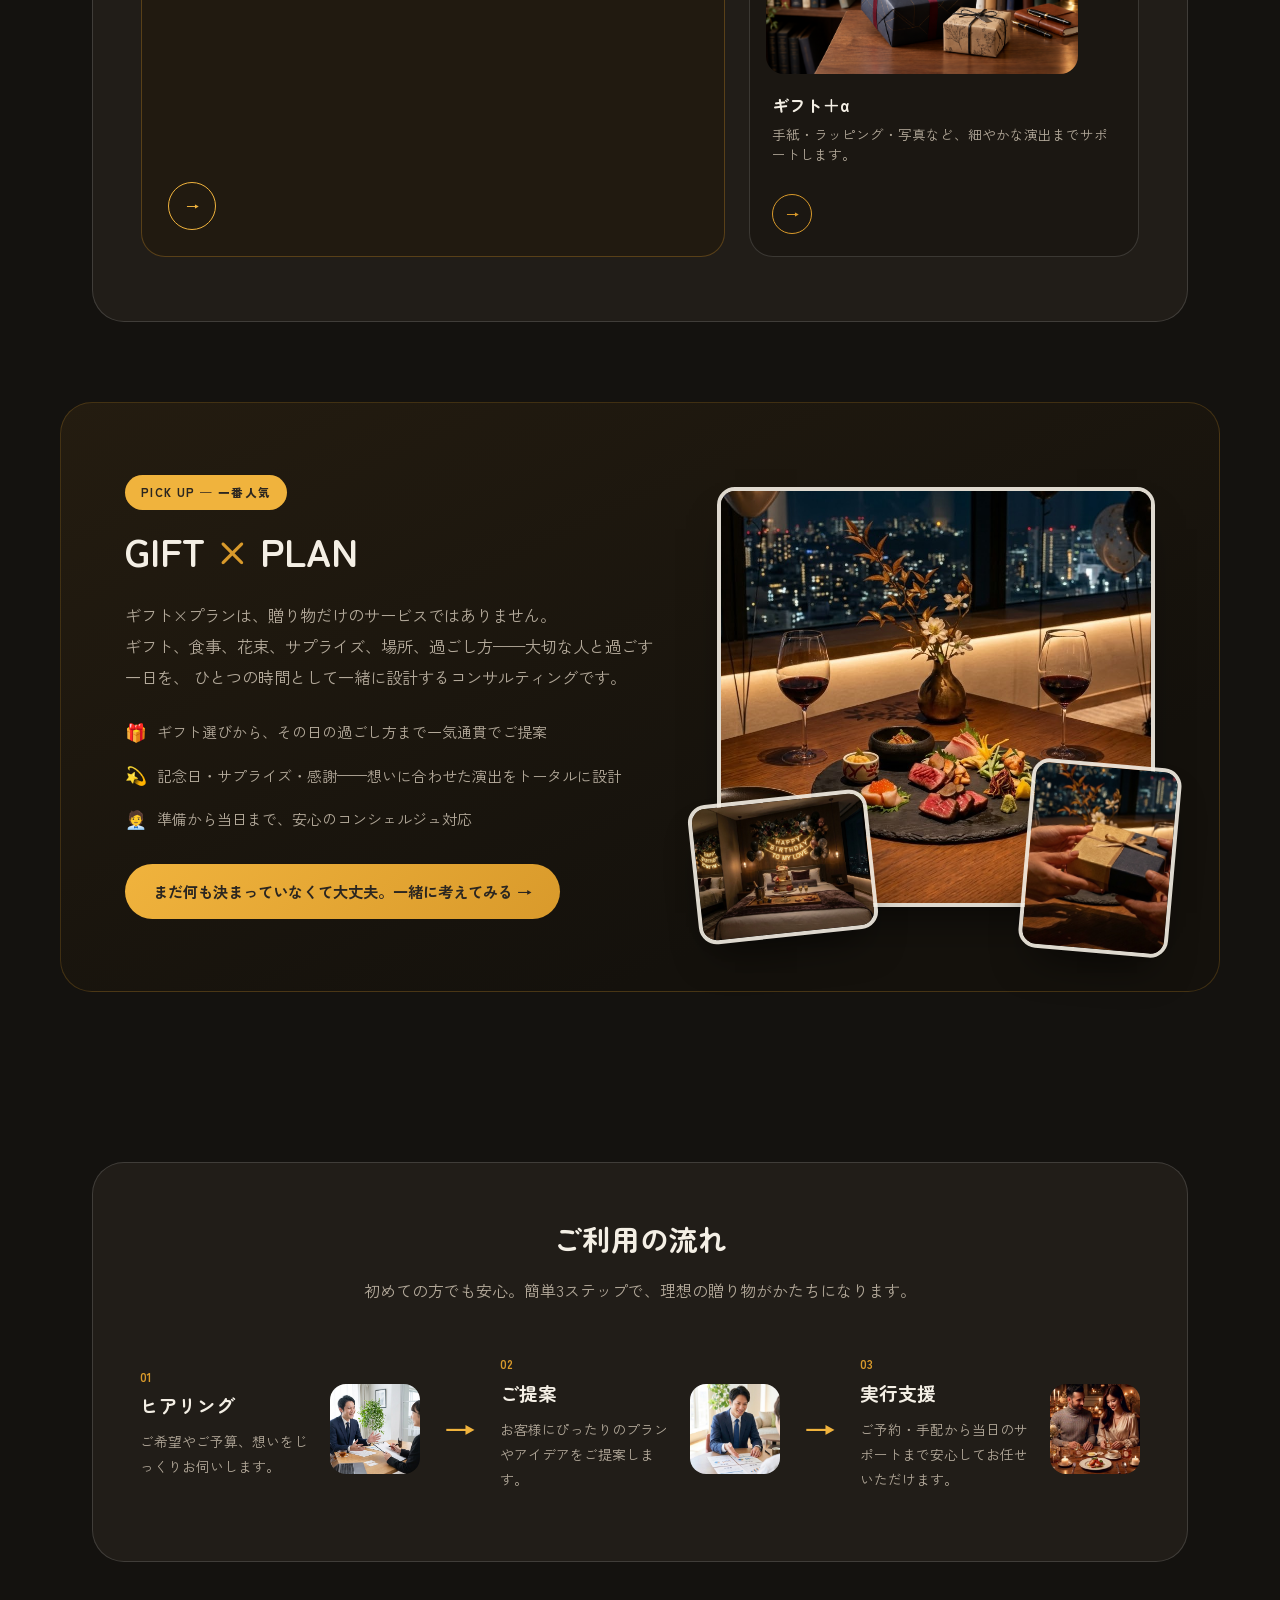
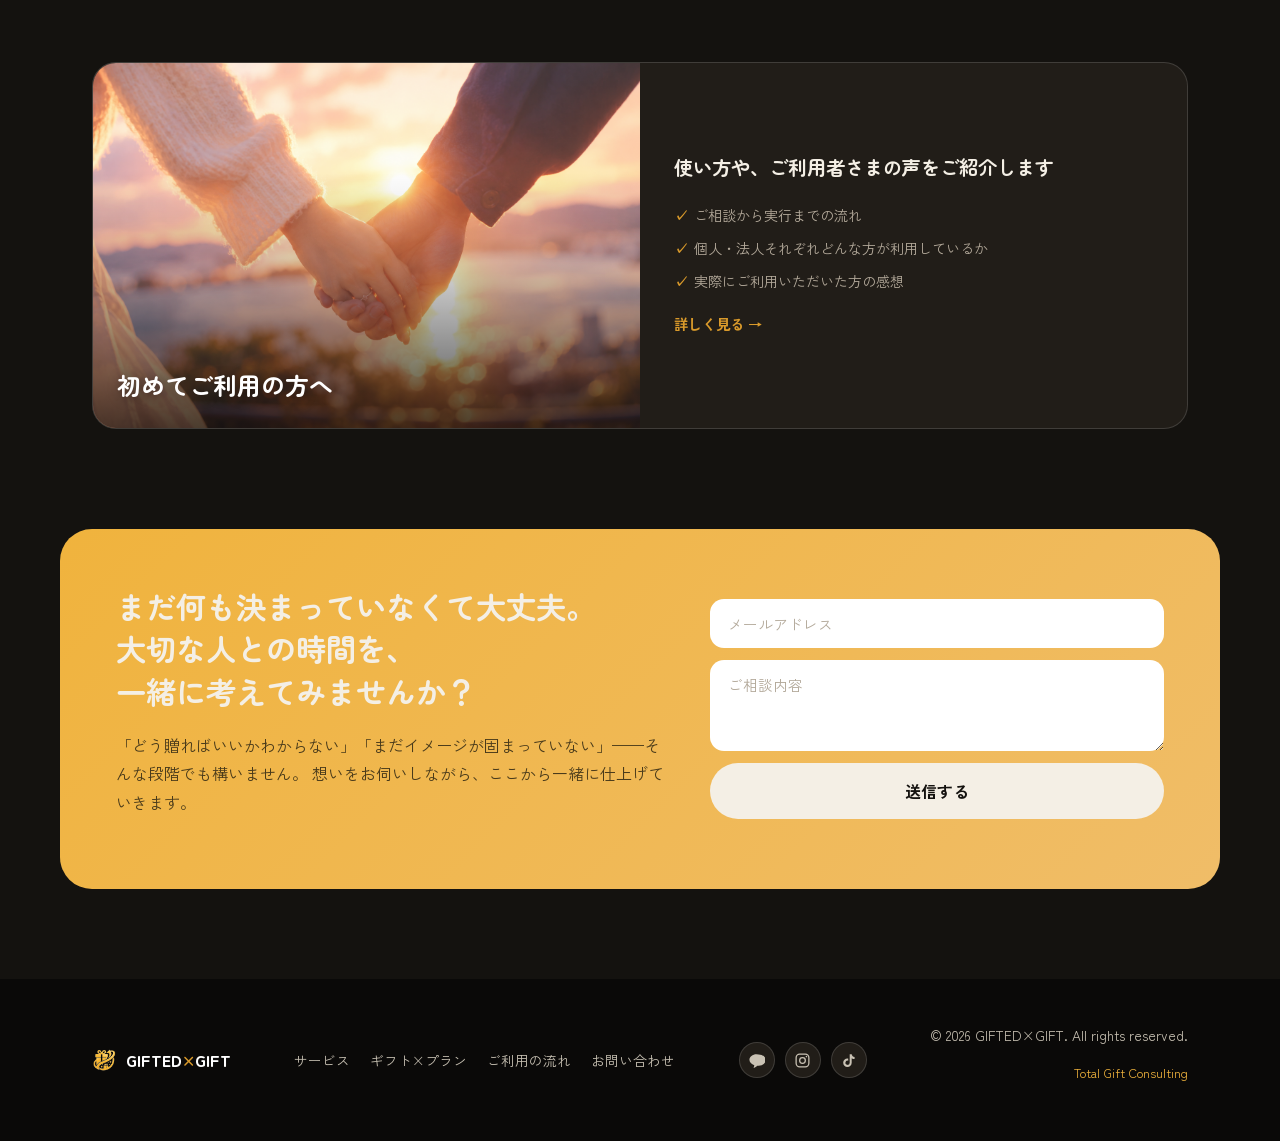
==== commit e4794678: "Remove hero subhead text on the top page Co-Authored-By: Claude Sonnet 5 <noreply@anthropic.com>" ====
--- a/index.html
+++ b/index.html
@@ -48,9 +48,6 @@
       <div class="hero-copy">
         <p class="hero-eyebrow">GIFTED × GIFT</p>
         <h1>贈り物選びから、<br>当日の演出まで。<br>ギフトの、その先にある時間まで。</h1>
-        <p class="hero-lead">
-          大切な人と過ごす特別な時間を、<br>私たちが一緒にかたちにします。
-        </p>
         <a href="gift-travel.html" class="btn btn-hero-cta">相談はこちら →</a>
       </div>
     </div>
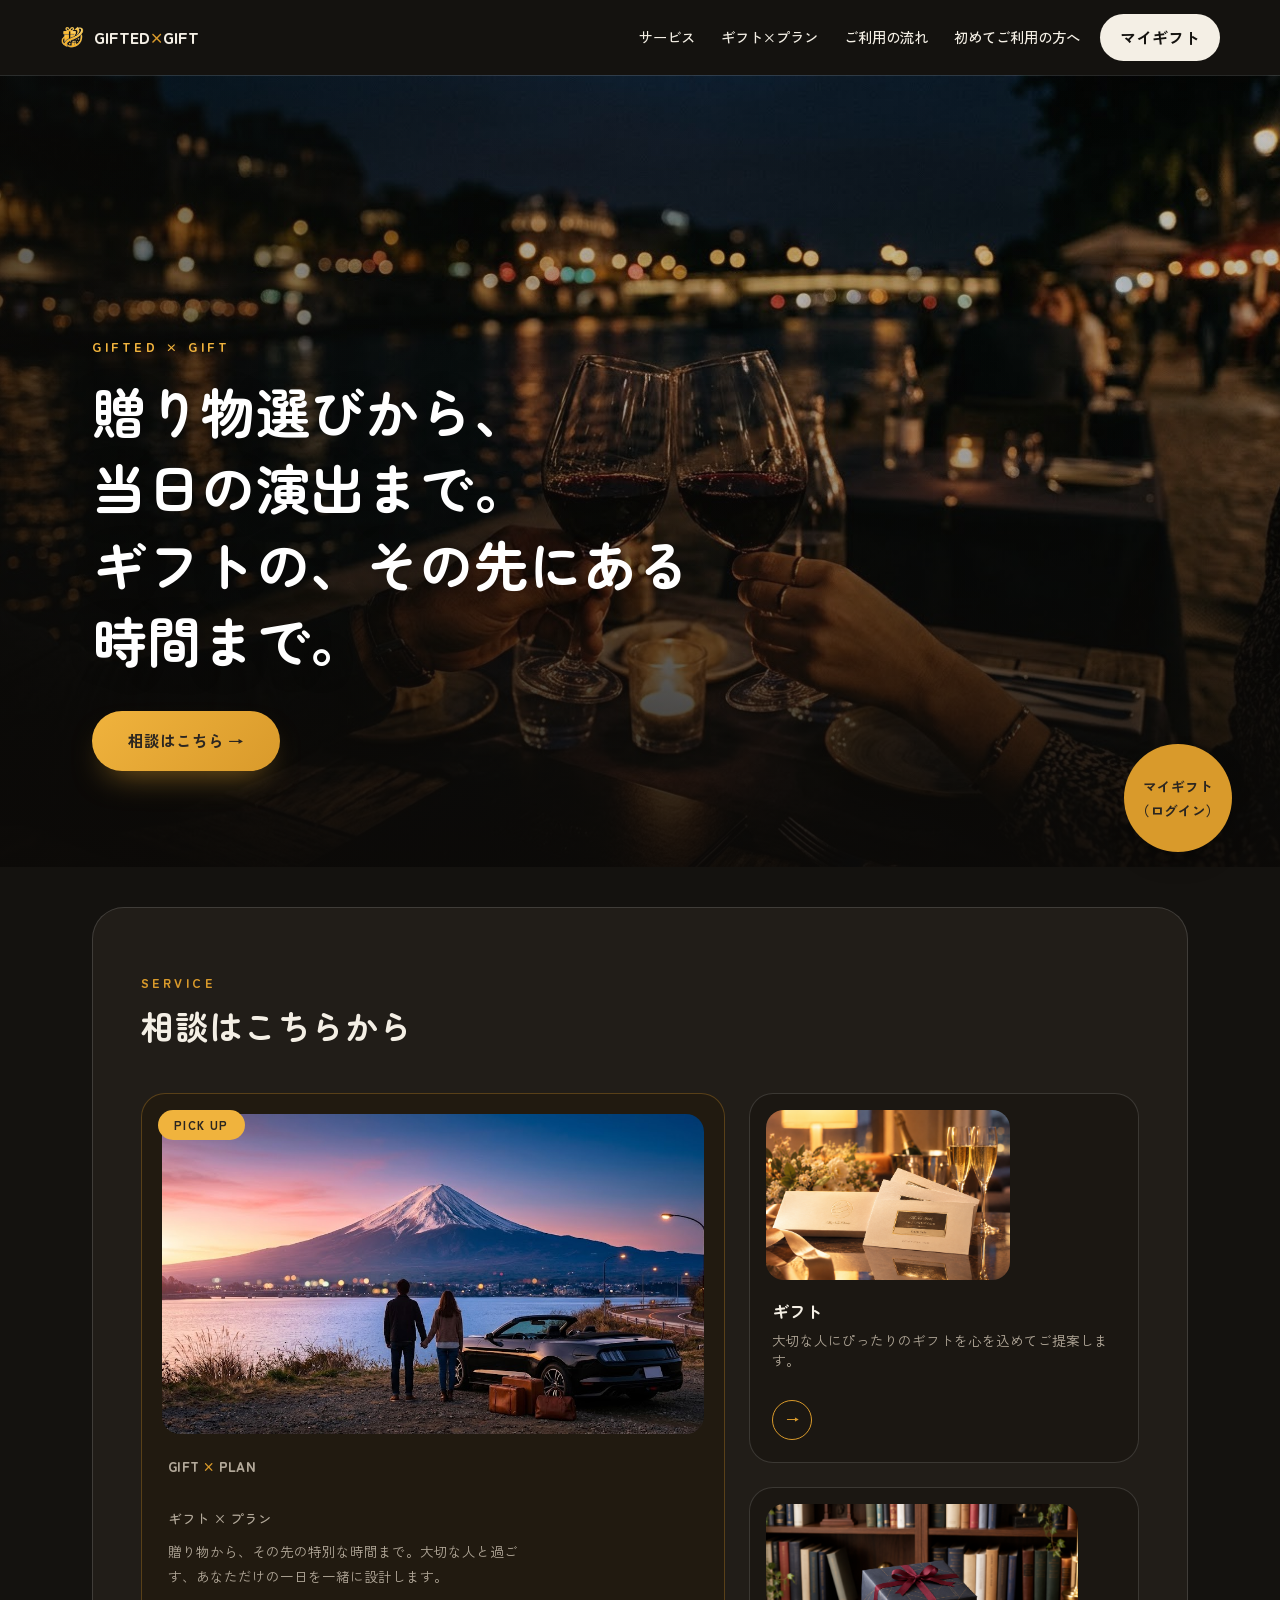
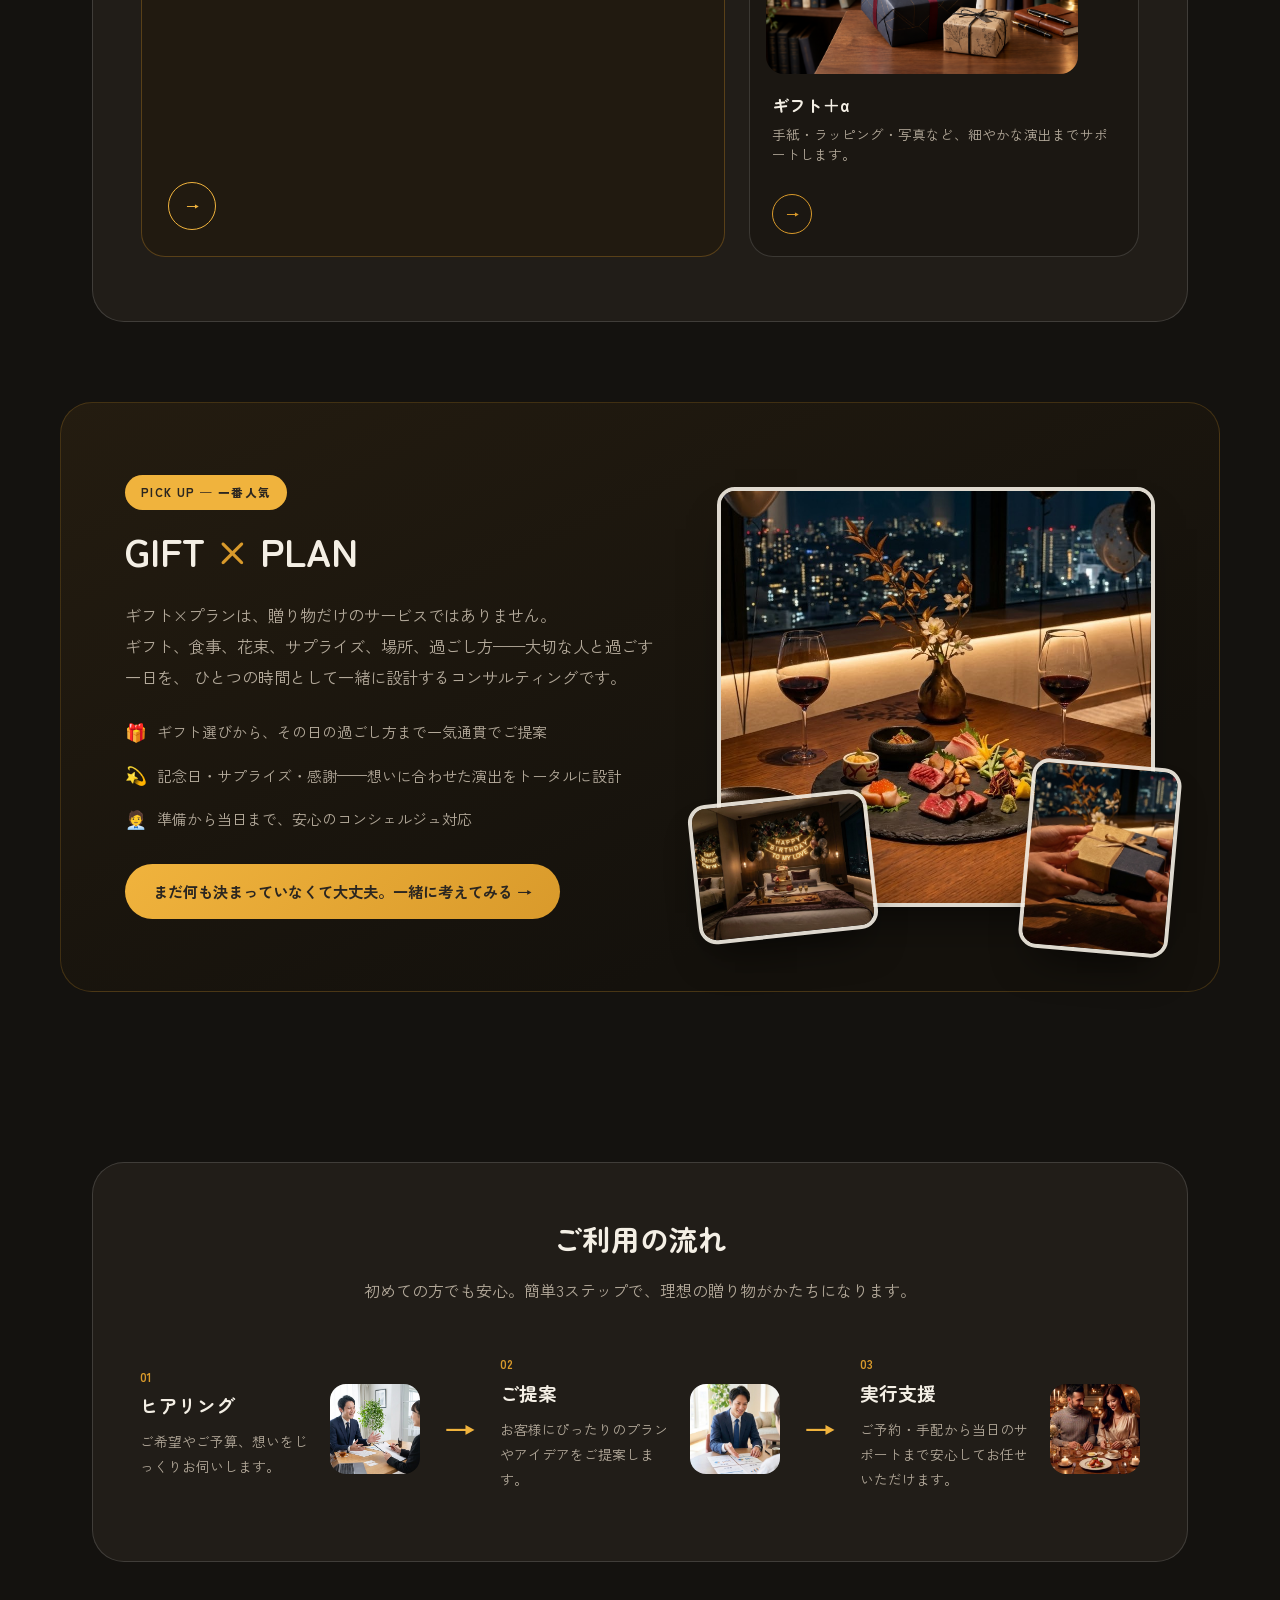
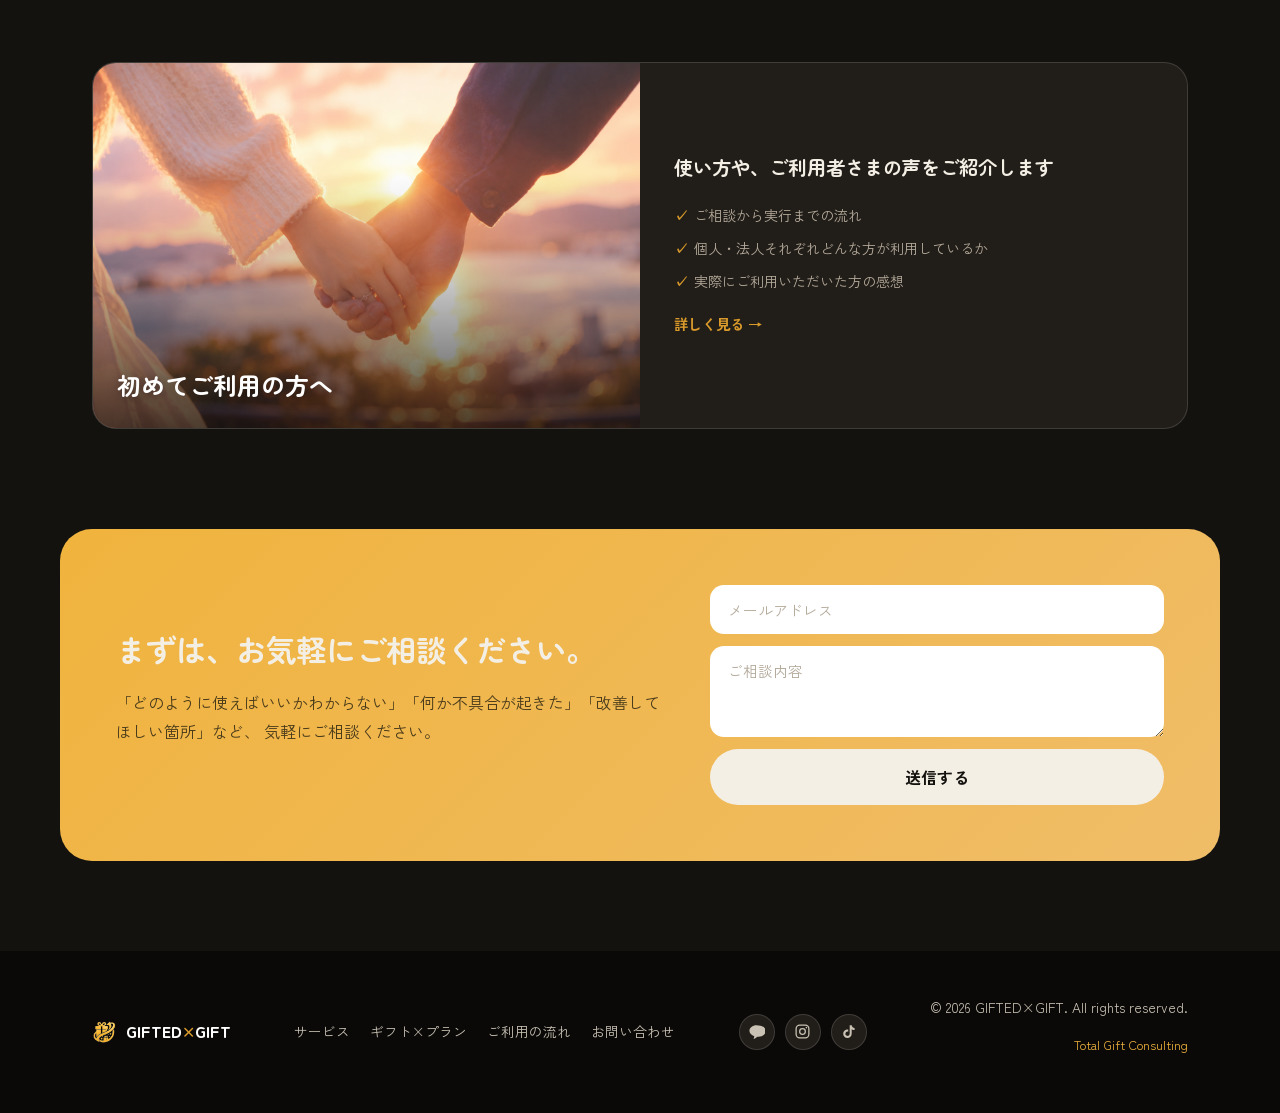
==== commit 2150a9b0: "Update contact section copy on the top page Co-Authored-By: Claude Sonnet 5 <noreply@anthropic.com>" ====
--- a/index.html
+++ b/index.html
@@ -199,10 +199,10 @@
   <section id="contact" class="contact">
     <div class="wrap contact-panel">
       <div class="contact-copy">
-        <h2>まだ何も決まっていなくて大丈夫。<br>大切な人との時間を、<br>一緒に考えてみませんか？</h2>
+        <h2>まずは、お気軽にご相談ください。</h2>
         <p>
-          「どう贈ればいいかわからない」「まだイメージが固まっていない」——そんな段階でも構いません。
-          想いをお伺いしながら、ここから一緒に仕上げていきます。
+          「どのように使えばいいかわからない」「何か不具合が起きた」「改善してほしい箇所」など、
+          気軽にご相談ください。
         </p>
       </div>
 
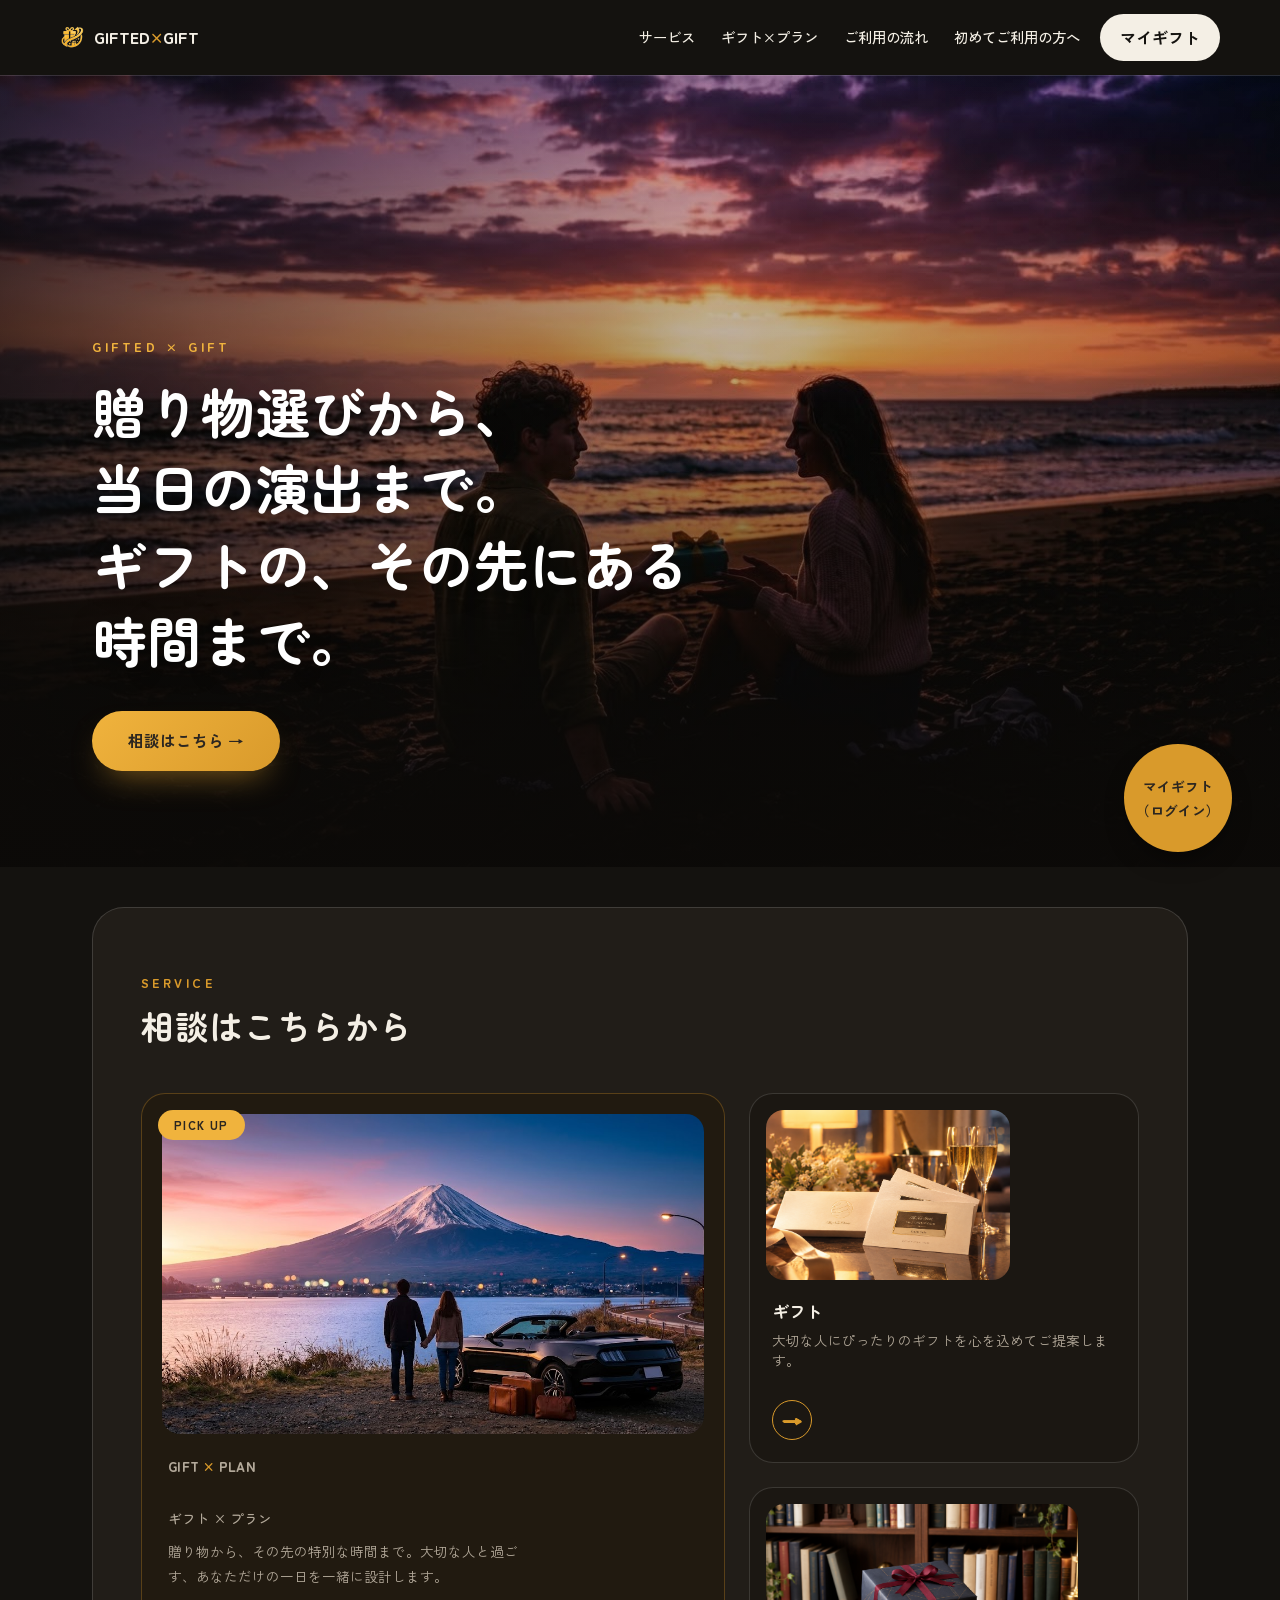
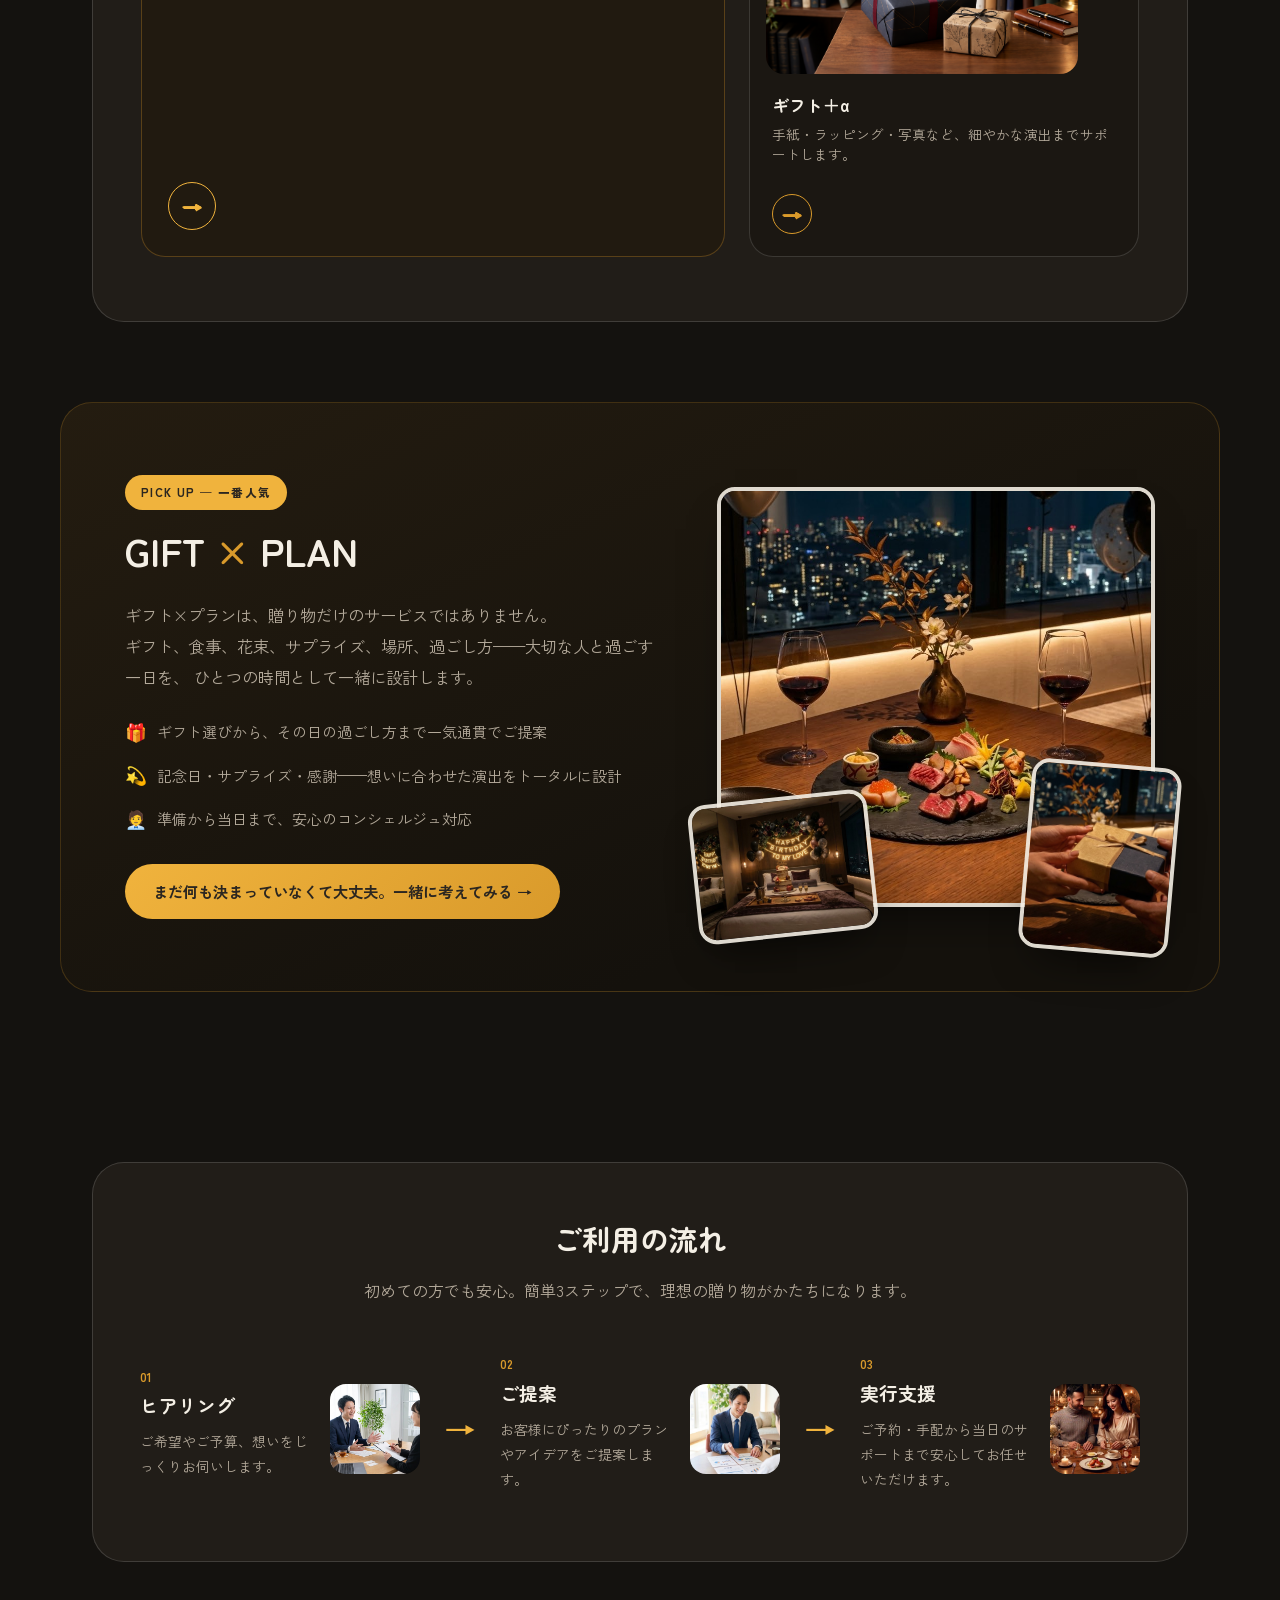
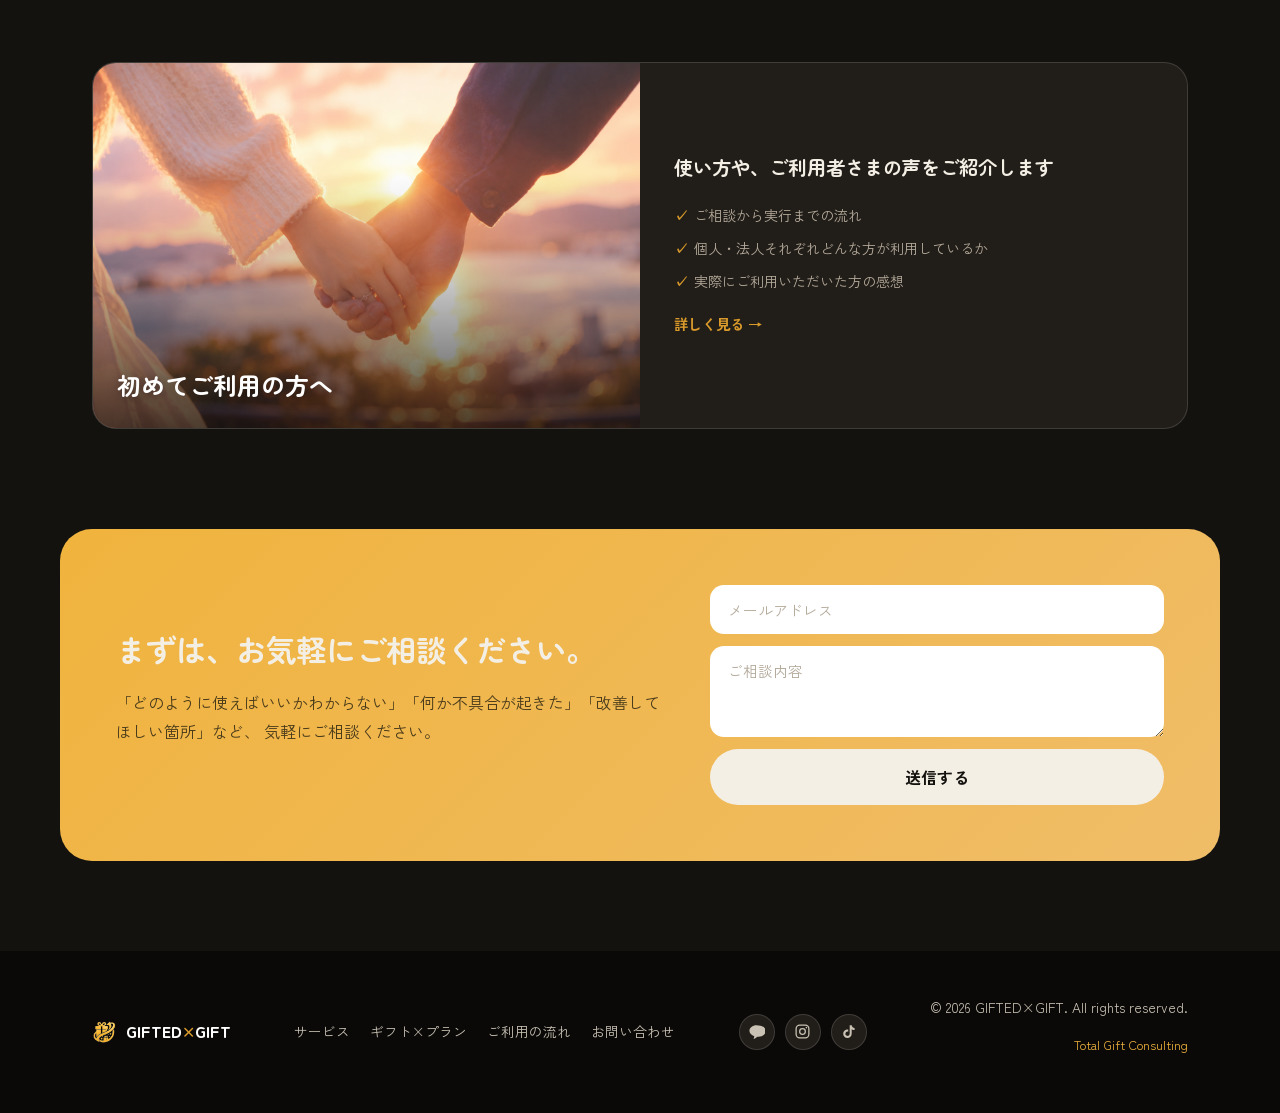
==== commit 6b48be43: "Shorten GIFT x PLAN section copy Co-Authored-By: Claude Sonnet 5 <noreply@anthropic.com>" ====
--- a/index.html
+++ b/index.html
@@ -118,7 +118,7 @@
         <p>
           ギフト×プランは、贈り物だけのサービスではありません。<br>
           ギフト、食事、花束、サプライズ、場所、過ごし方——大切な人と過ごす一日を、
-          ひとつの時間として一緒に設計するコンサルティングです。
+          ひとつの時間として一緒に設計します。
         </p>
 
         <ul class="feature-list">
--- a/styles.css
+++ b/styles.css
@@ -330,6 +330,8 @@
   border: 1px solid var(--accent);
   color: var(--accent);
   font-weight: 700;
+  font-size: 1.3rem;
+  text-shadow: 0.5px 0 currentColor, -0.5px 0 currentColor, 0 0.5px currentColor, 0 -0.5px currentColor;
   display: flex;
   align-items: center;
   justify-content: center;
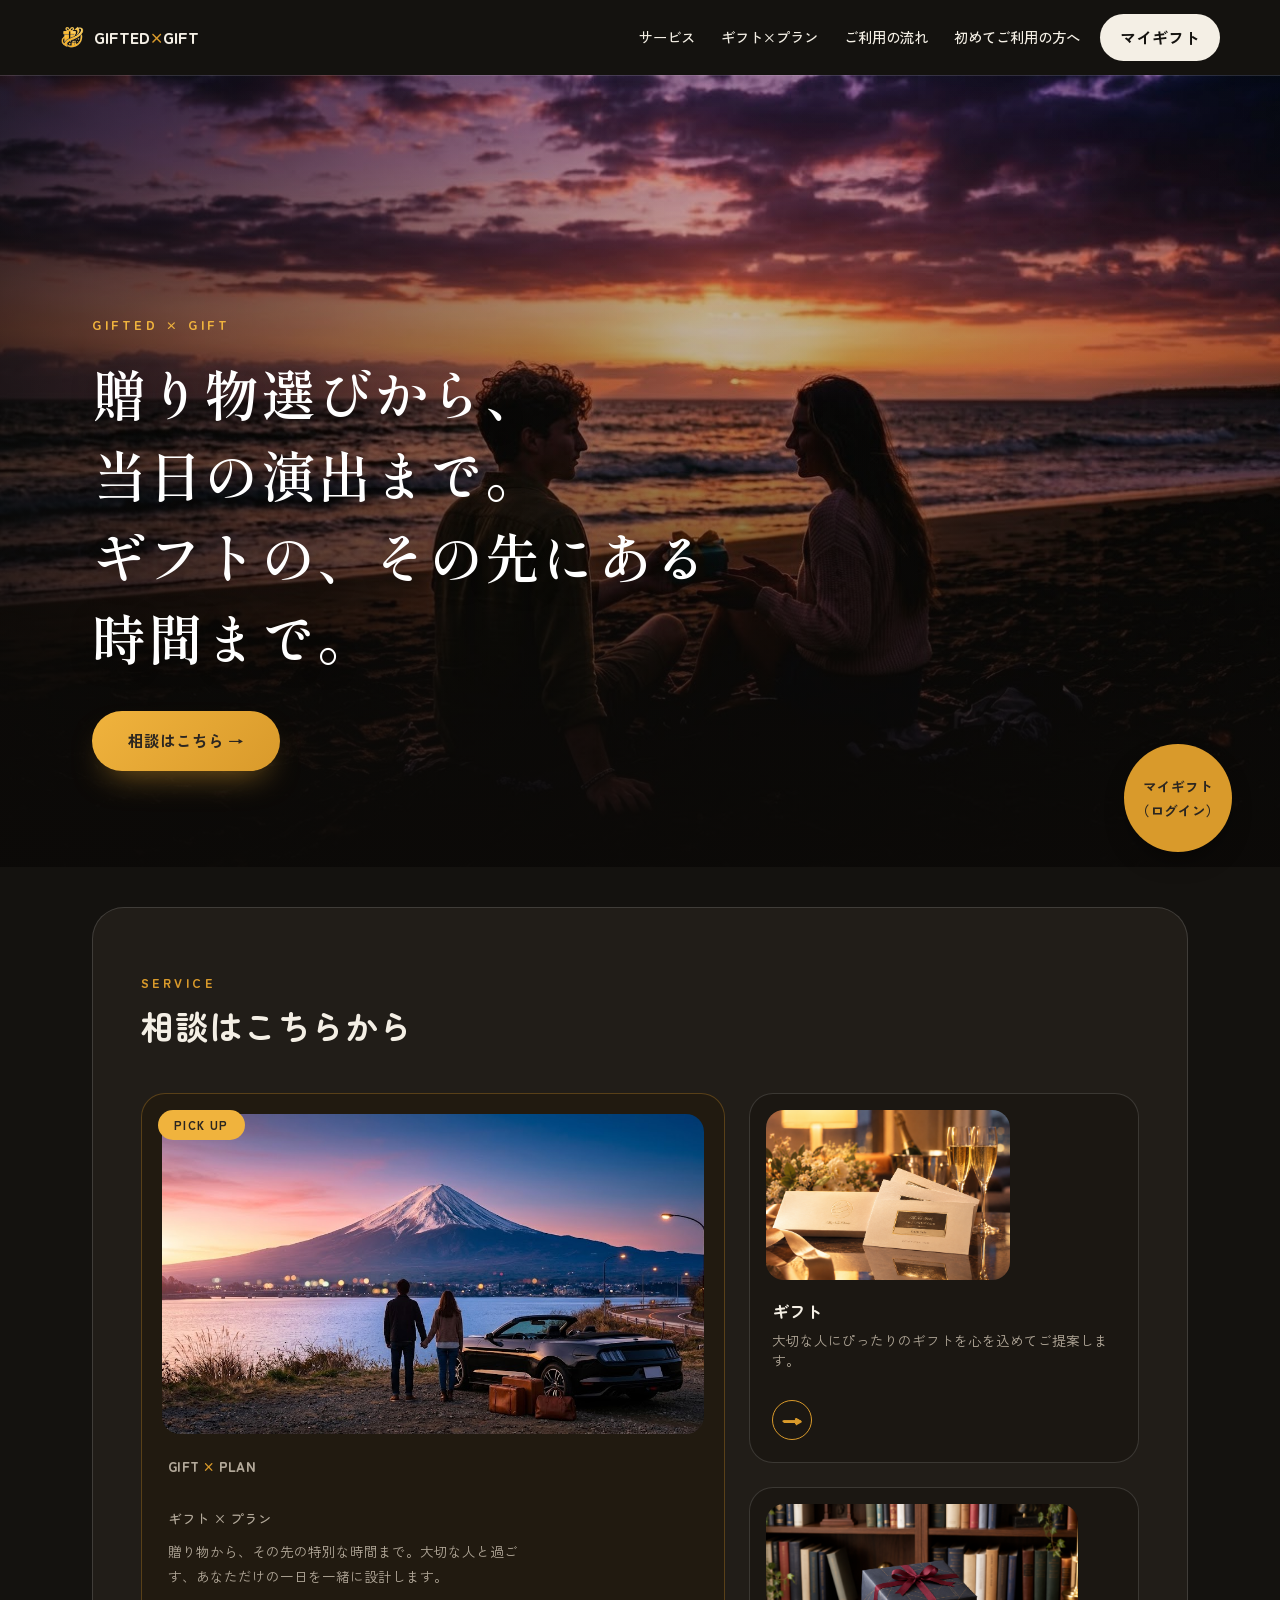
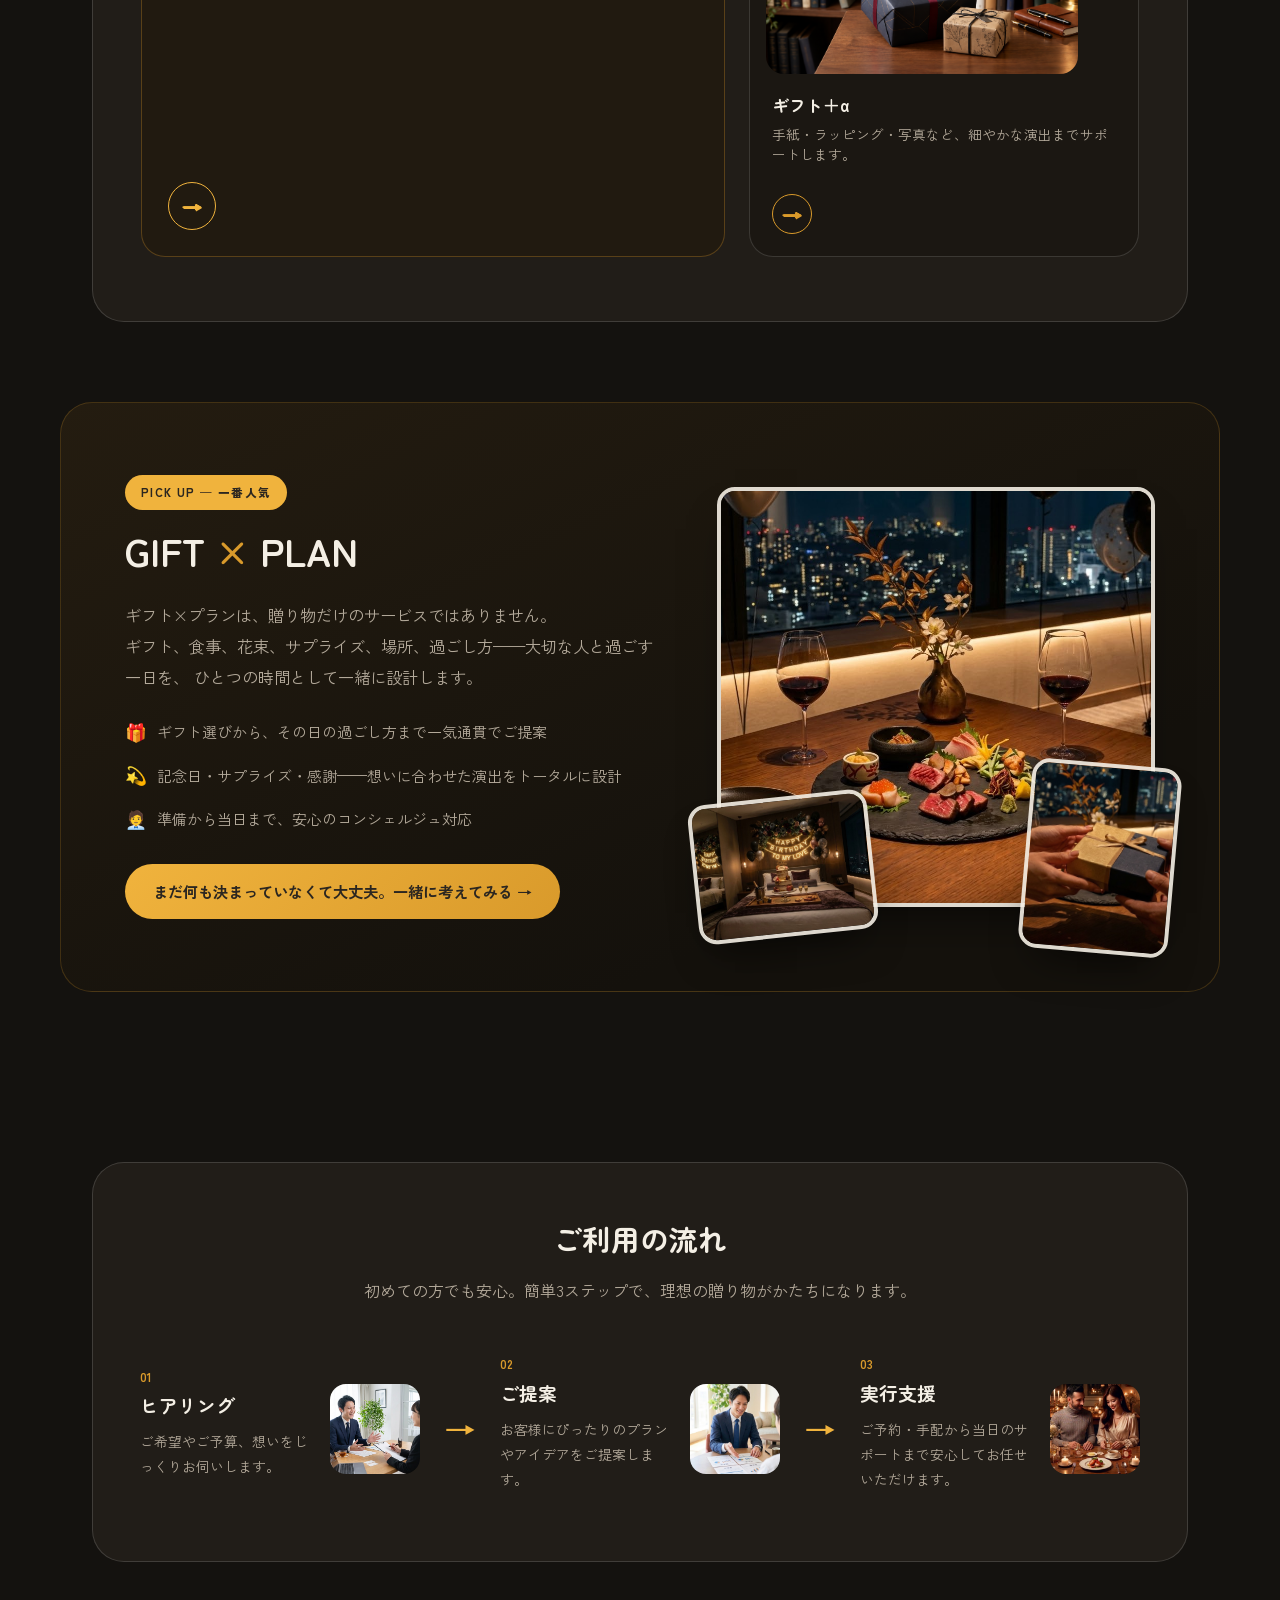
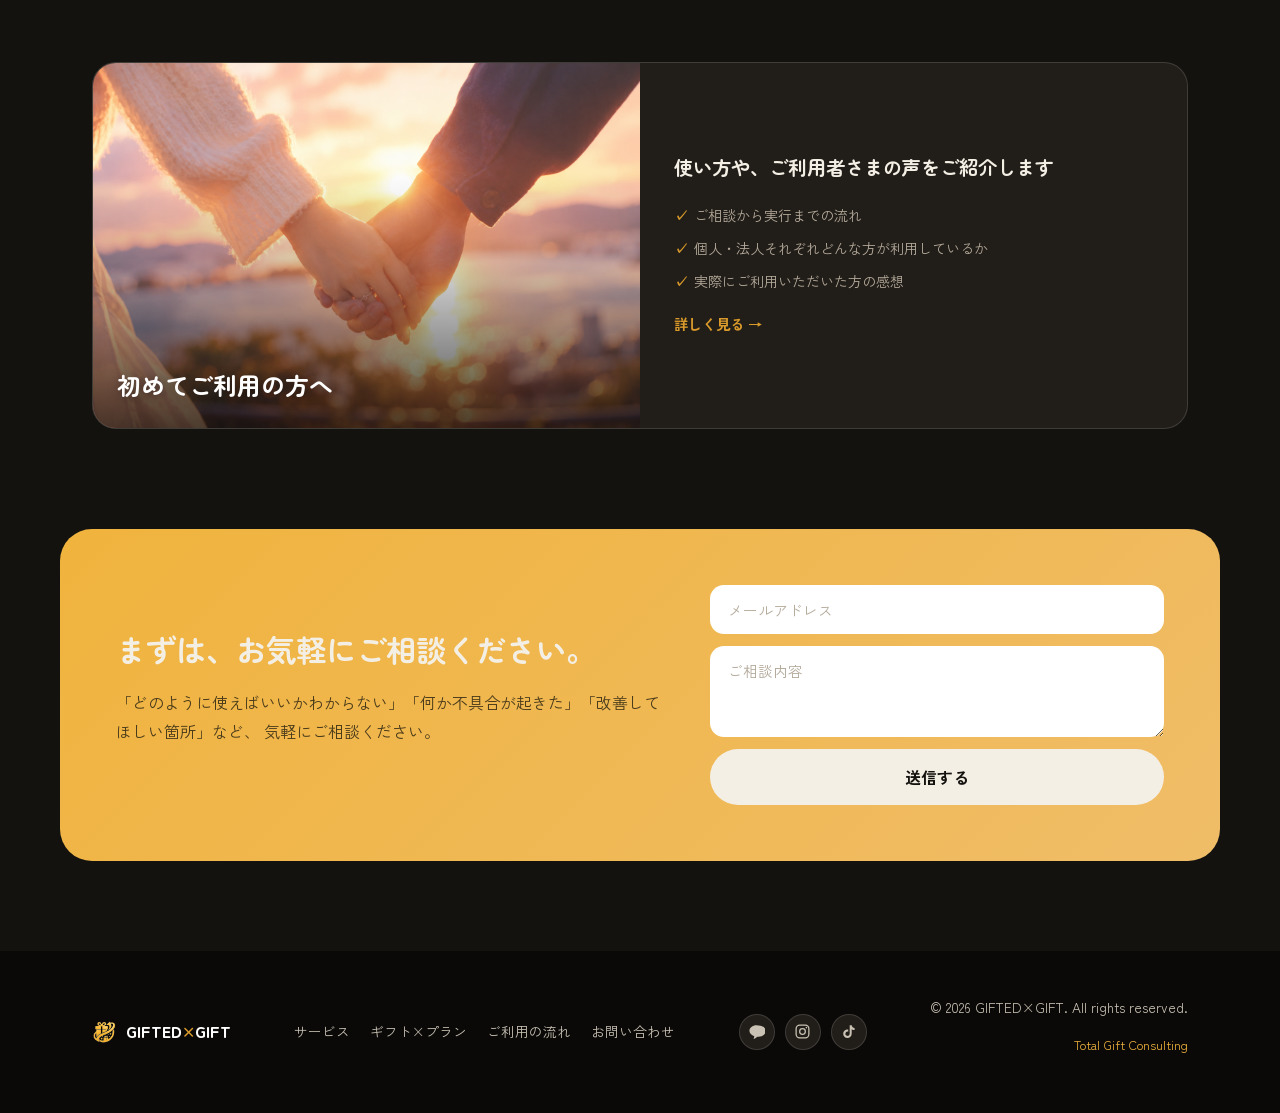
==== commit 04430112: "Give the hero headline an elegant serif for a more stylish look Loaded Shippori Mincho (a refined Ja" ====
--- a/index.html
+++ b/index.html
@@ -7,7 +7,7 @@
 <meta name="description" content="贈り物も、旅の時間も、想いを形にするお手伝い。GIFTED×GIFTのギフト×プラン、1Dayプラン、ギフト選定サービス。">
 <link rel="preconnect" href="https://fonts.googleapis.com">
 <link rel="preconnect" href="https://fonts.gstatic.com" crossorigin>
-<link href="https://fonts.googleapis.com/css2?family=Zen+Maru+Gothic:wght@500;700;900&family=Zen+Kaku+Gothic+New:wght@400;500;700&family=Yomogi&display=swap" rel="stylesheet">
+<link href="https://fonts.googleapis.com/css2?family=Zen+Maru+Gothic:wght@500;700;900&family=Zen+Kaku+Gothic+New:wght@400;500;700&family=Yomogi&family=Shippori+Mincho:wght@500;600;700&display=swap" rel="stylesheet">
 <link rel="stylesheet" href="styles.css">
 </head>
 <body>
--- a/styles.css
+++ b/styles.css
@@ -185,10 +185,13 @@
 }
 
 .hero-copy h1 {
+  font-family: "Shippori Mincho", var(--font-display);
   font-size: clamp(2.2rem, 4.4vw, 3.4rem);
+  font-weight: 600;
   color: #fff;
   text-shadow: 0 4px 24px rgba(0, 0, 0, 0.35);
-  letter-spacing: 0.01em;
+  letter-spacing: 0.04em;
+  line-height: 1.5;
 }
 
 .hero-lead {
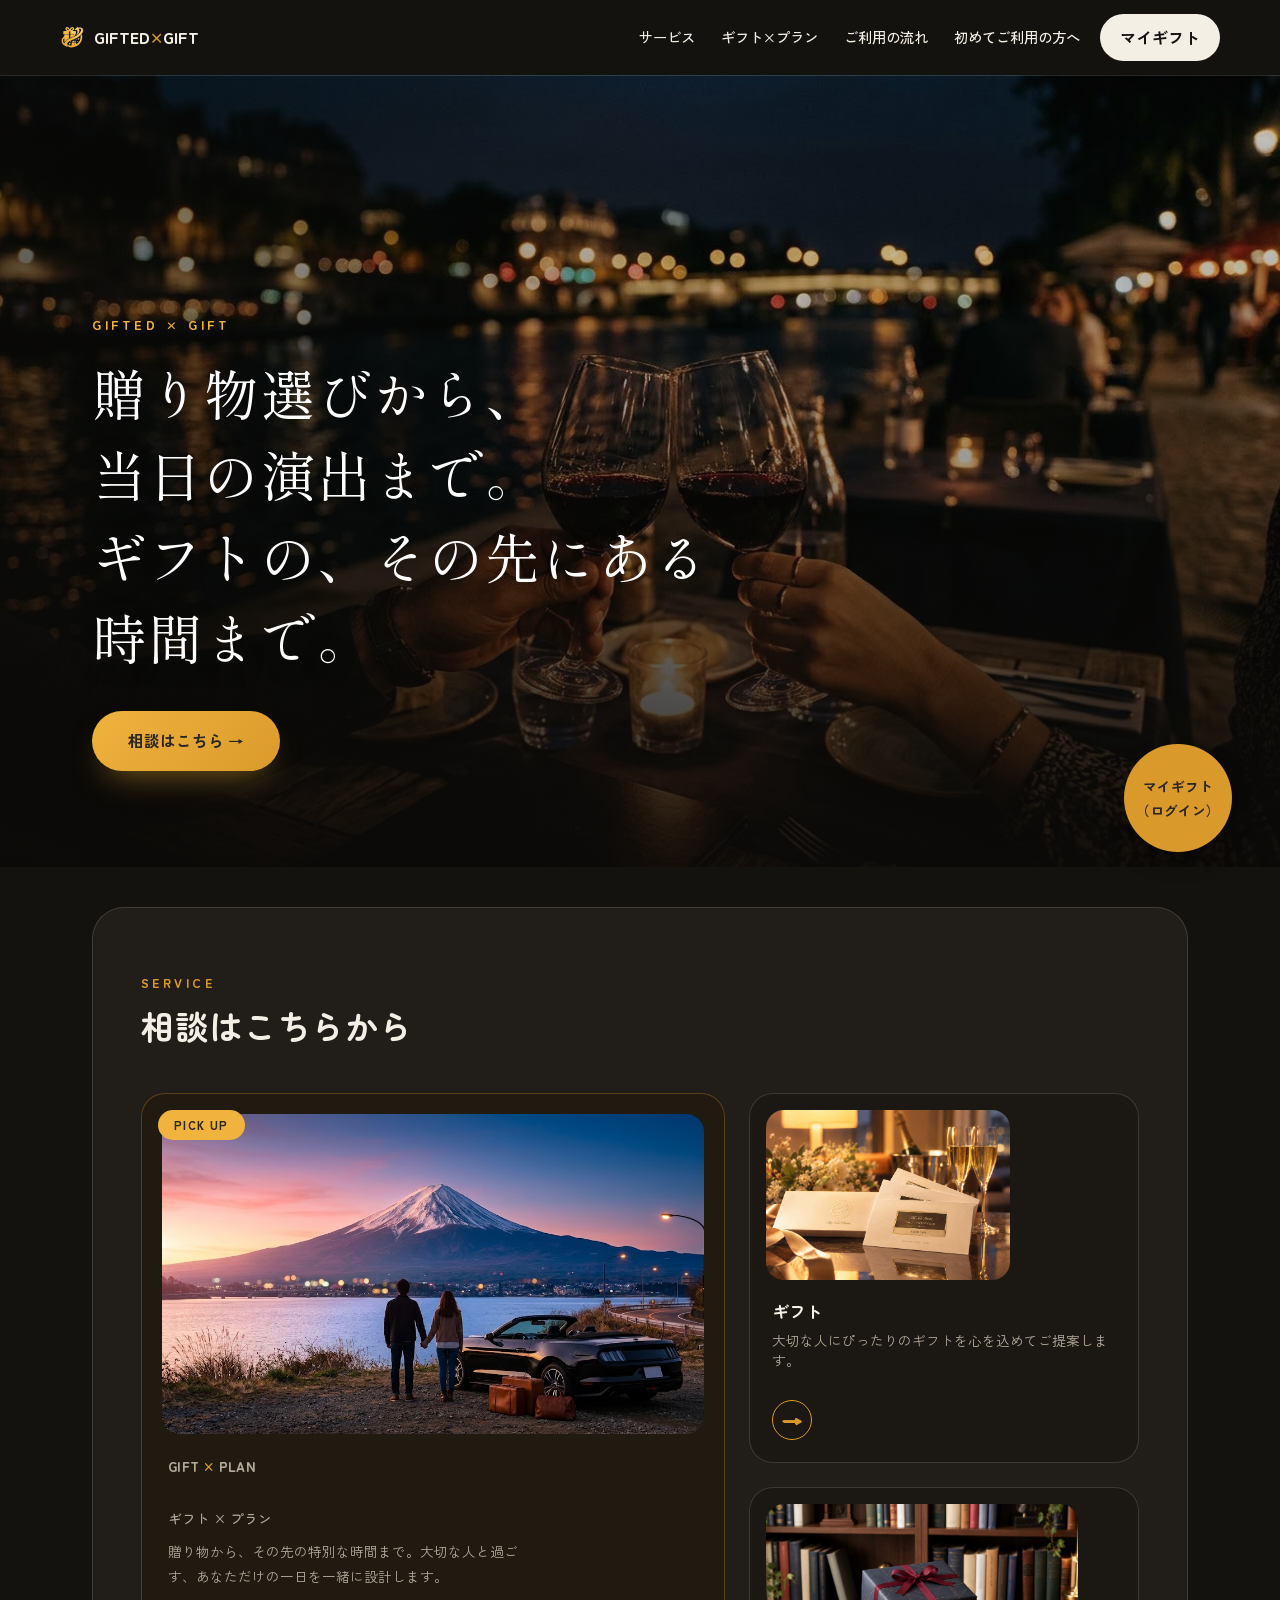
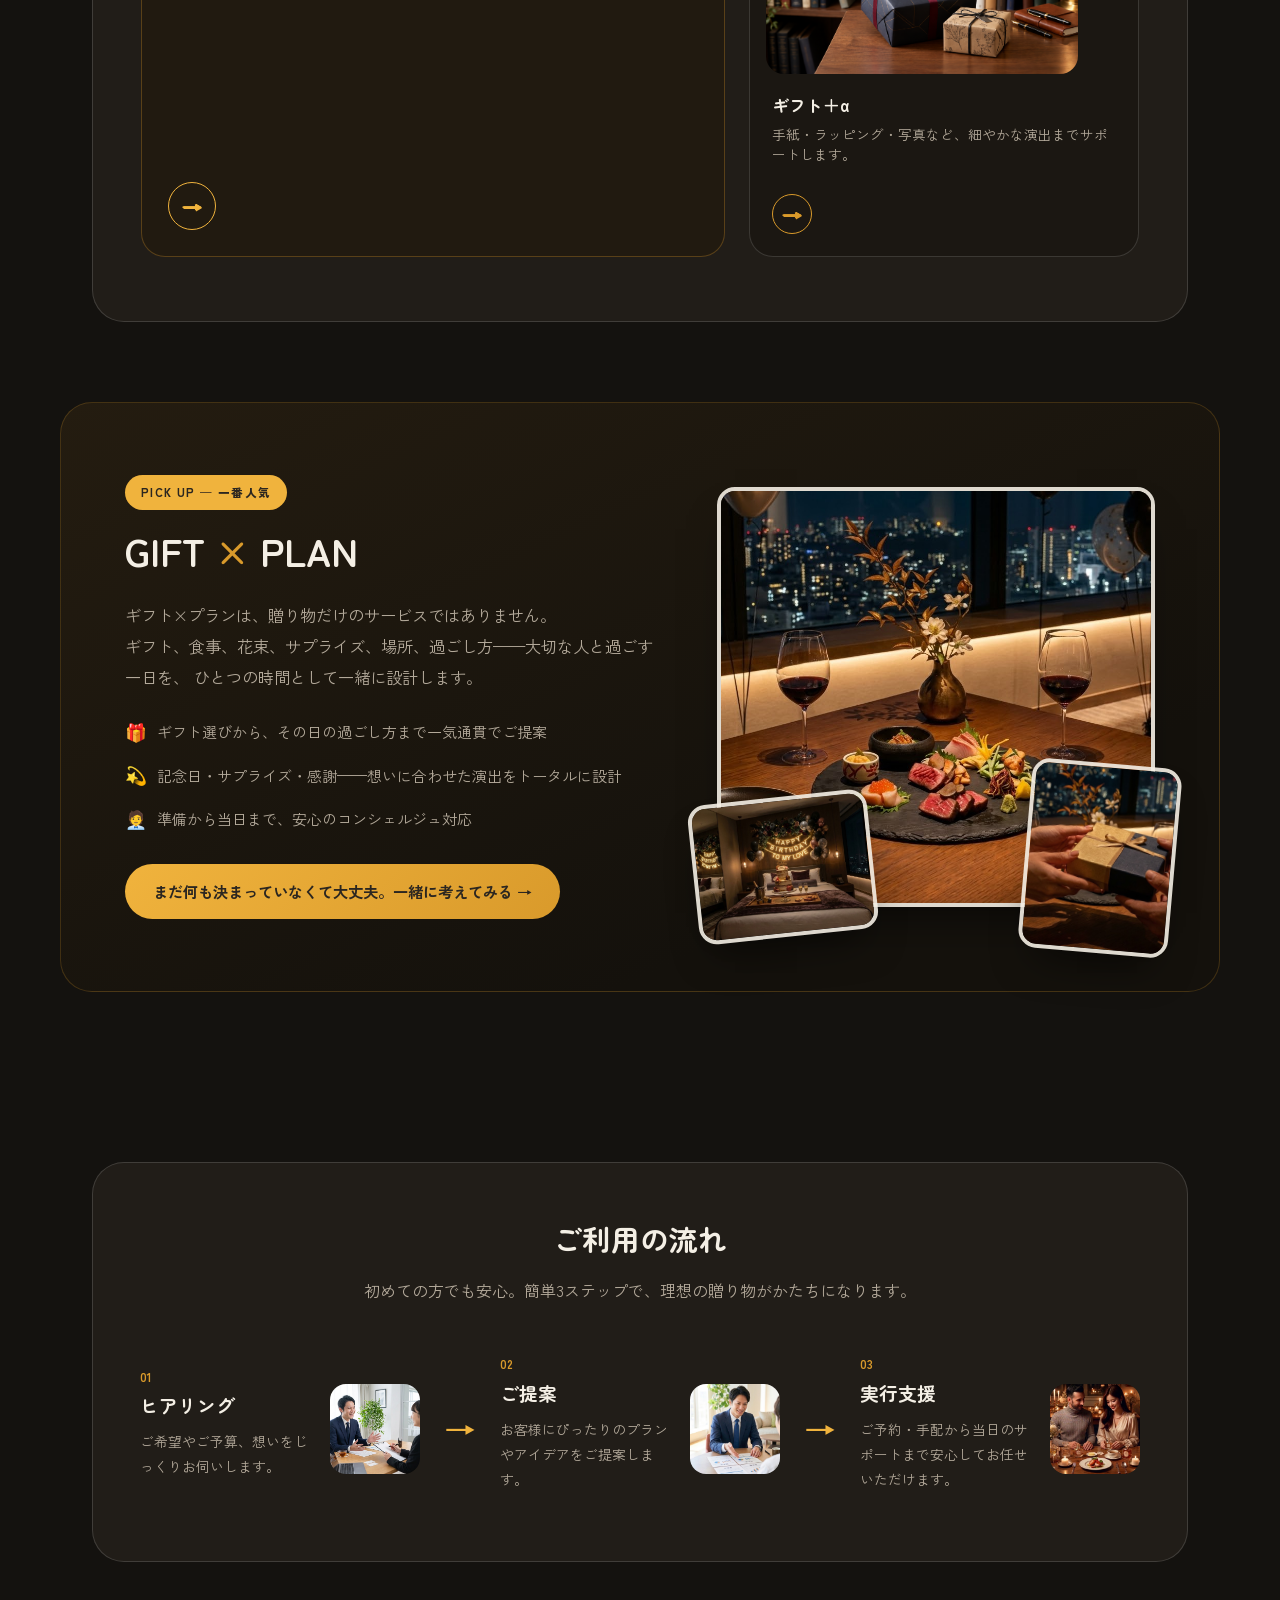
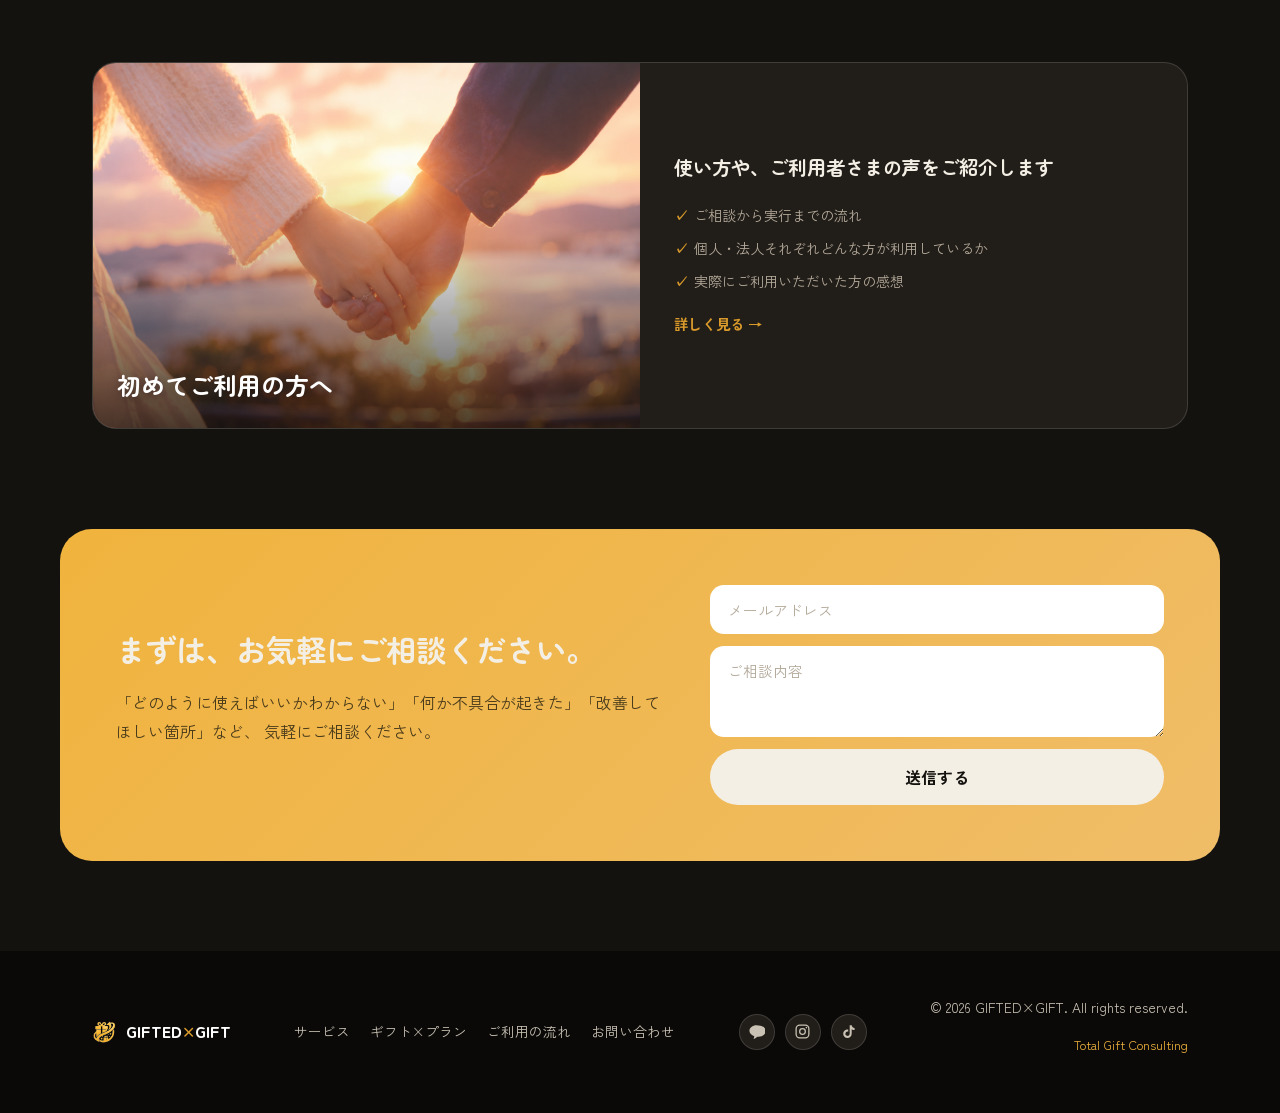
==== commit aef5e439: "Thin the hero headline weight (600 -> 400) Co-Authored-By: Claude Sonnet 5 <noreply@anthropic.com>" ====
--- a/index.html
+++ b/index.html
@@ -7,7 +7,7 @@
 <meta name="description" content="贈り物も、旅の時間も、想いを形にするお手伝い。GIFTED×GIFTのギフト×プラン、1Dayプラン、ギフト選定サービス。">
 <link rel="preconnect" href="https://fonts.googleapis.com">
 <link rel="preconnect" href="https://fonts.gstatic.com" crossorigin>
-<link href="https://fonts.googleapis.com/css2?family=Zen+Maru+Gothic:wght@500;700;900&family=Zen+Kaku+Gothic+New:wght@400;500;700&family=Yomogi&family=Shippori+Mincho:wght@500;600;700&display=swap" rel="stylesheet">
+<link href="https://fonts.googleapis.com/css2?family=Zen+Maru+Gothic:wght@500;700;900&family=Zen+Kaku+Gothic+New:wght@400;500;700&family=Yomogi&family=Shippori+Mincho:wght@400;500;600;700&display=swap" rel="stylesheet">
 <link rel="stylesheet" href="styles.css">
 </head>
 <body>
--- a/styles.css
+++ b/styles.css
@@ -187,7 +187,7 @@
 .hero-copy h1 {
   font-family: "Shippori Mincho", var(--font-display);
   font-size: clamp(2.2rem, 4.4vw, 3.4rem);
-  font-weight: 600;
+  font-weight: 400;
   color: #fff;
   text-shadow: 0 4px 24px rgba(0, 0, 0, 0.35);
   letter-spacing: 0.04em;
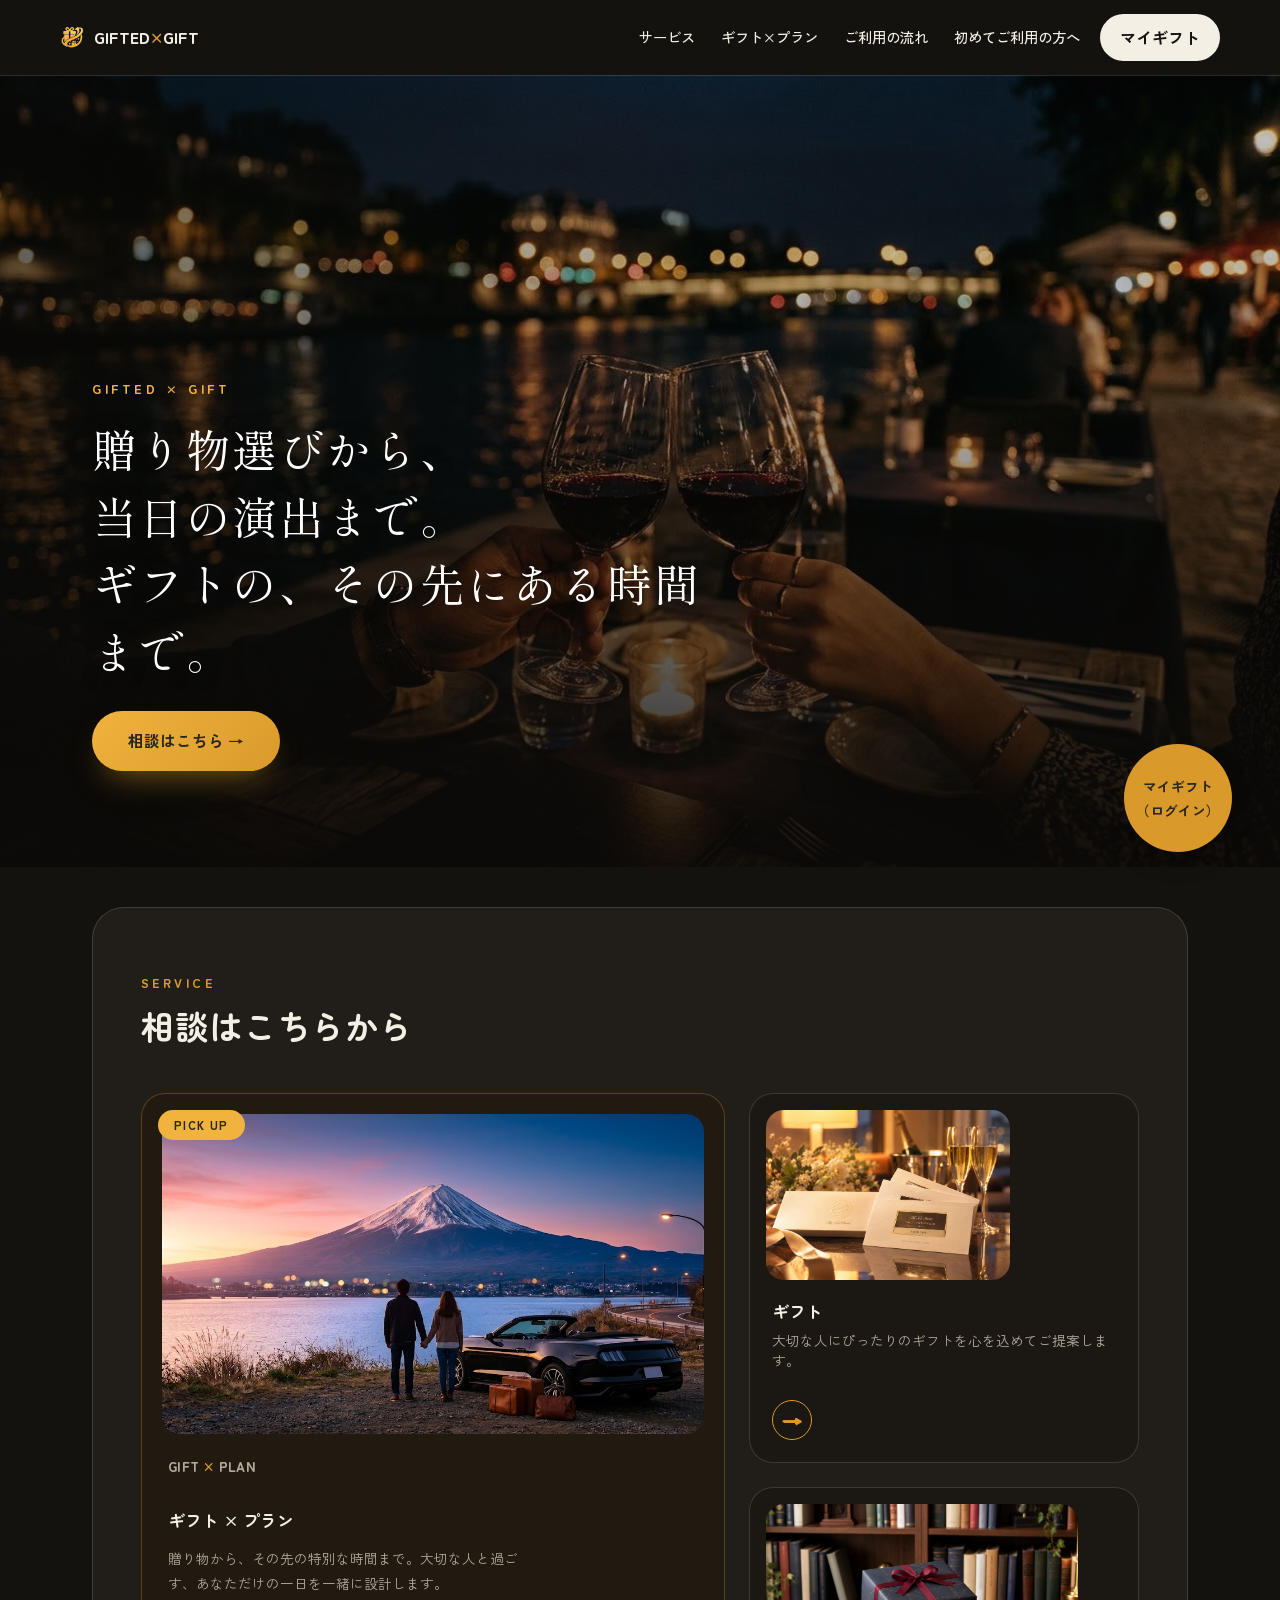
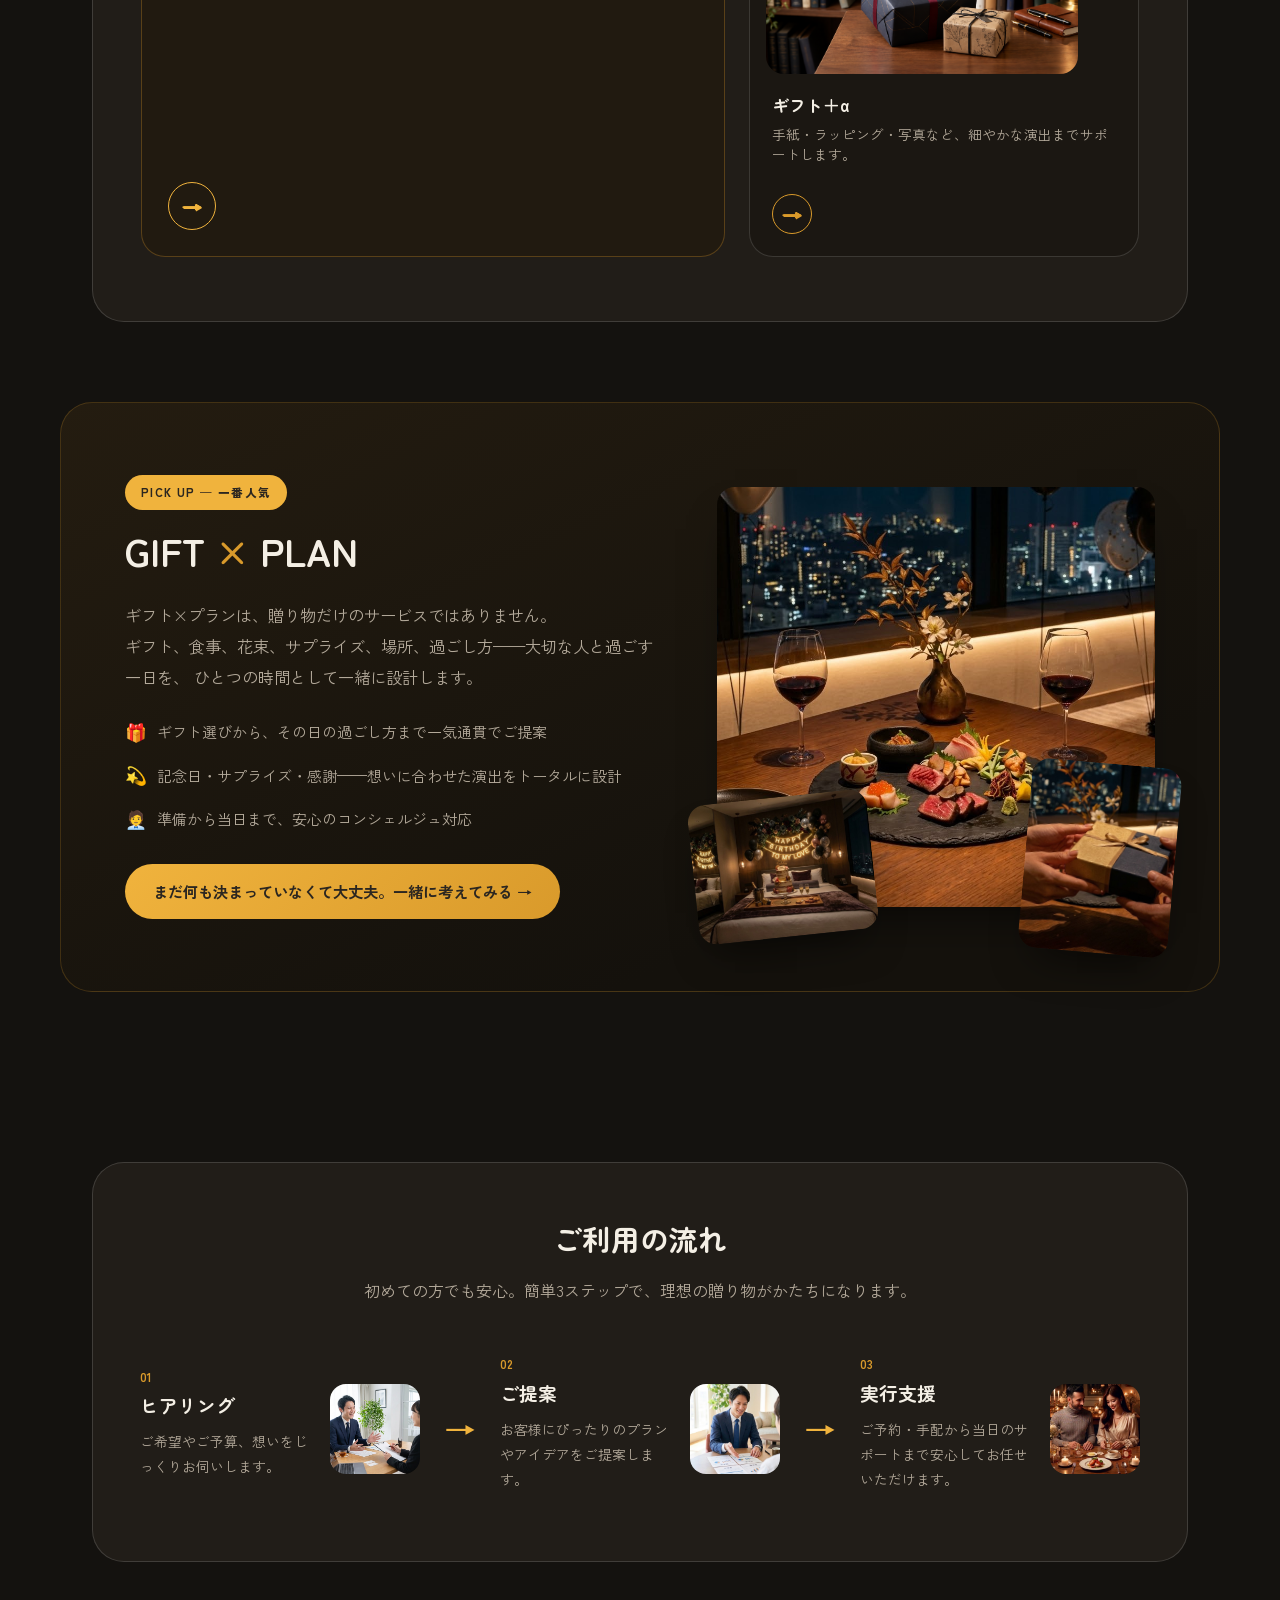
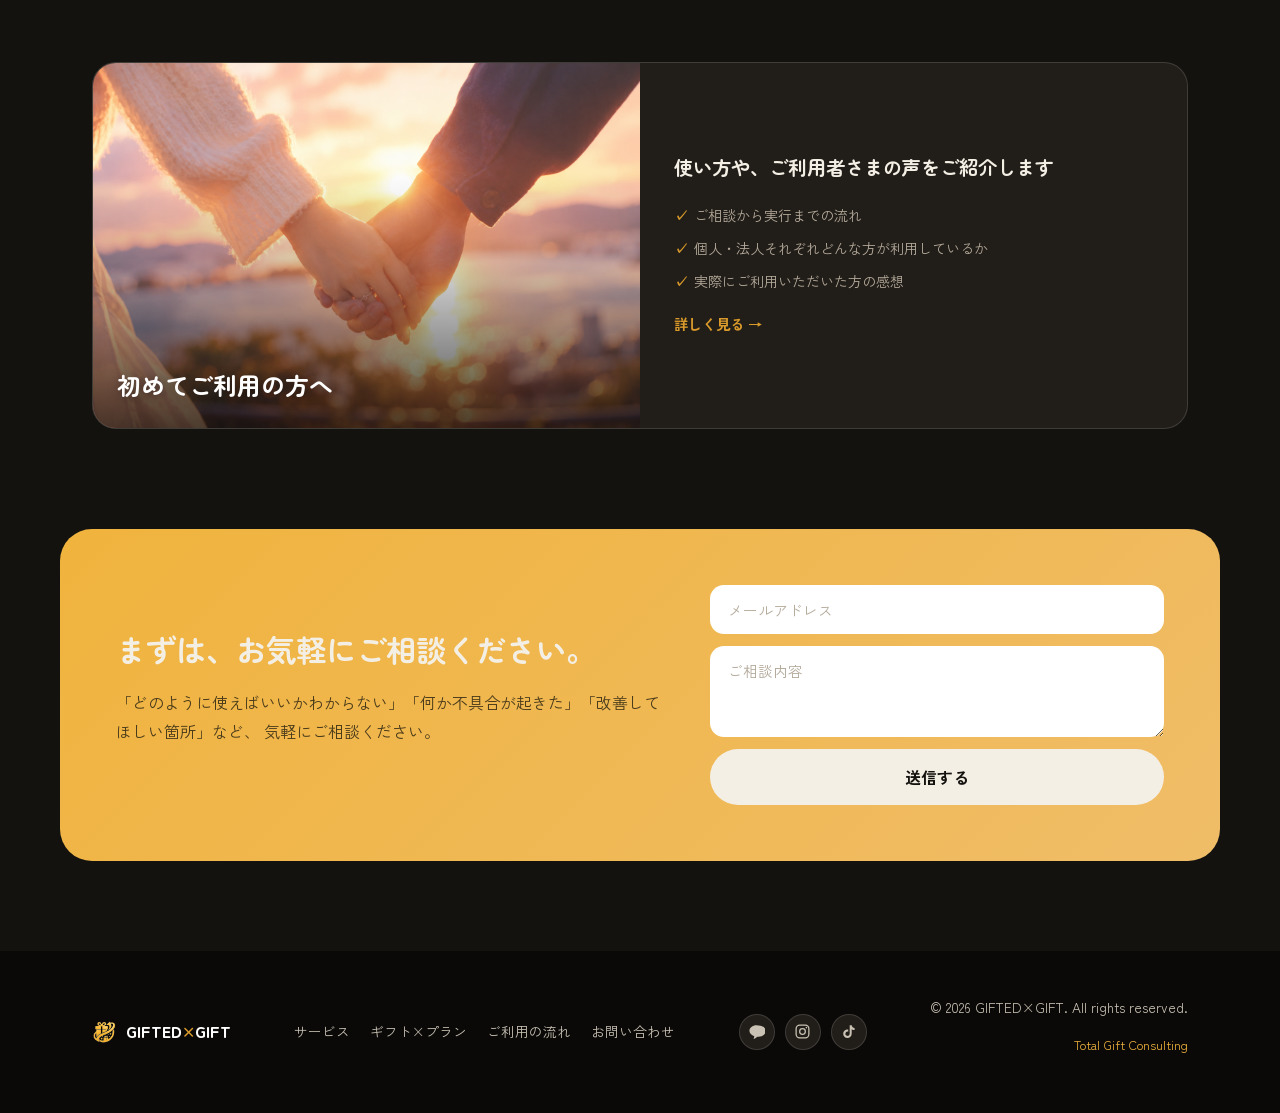
==== commit 9f9bfe6f: "トップページのヒーローの「相談はこちら →」を公式LINEへ直接リンクに変更 これまでは gift-travel.html（条件入力フォーム）に遷移していたが、 公式LINE（https://line" ====
--- a/index.html
+++ b/index.html
@@ -48,7 +48,7 @@
       <div class="hero-copy">
         <p class="hero-eyebrow">GIFTED × GIFT</p>
         <h1>贈り物選びから、<br>当日の演出まで。<br>ギフトの、その先にある時間まで。</h1>
-        <a href="gift-travel.html" class="btn btn-hero-cta">相談はこちら →</a>
+        <a href="https://line.me/R/ti/p/@430uoiak" class="btn btn-hero-cta" target="_blank" rel="noopener">相談はこちら →</a>
       </div>
     </div>
   </section>
--- a/styles.css
+++ b/styles.css
@@ -186,7 +186,7 @@
 
 .hero-copy h1 {
   font-family: "Shippori Mincho", var(--font-display);
-  font-size: clamp(2.2rem, 4.4vw, 3.4rem);
+  font-size: clamp(1.9rem, 3.7vw, 2.8rem);
   font-weight: 400;
   color: #fff;
   text-shadow: 0 4px 24px rgba(0, 0, 0, 0.35);
@@ -320,7 +320,7 @@
 }
 
 .service-card h3 { font-size: 1.05rem; margin-bottom: 0.4em; }
-.service-card--featured h3 { font-size: 0.85rem; color: var(--ink-soft); font-weight: 500; margin-bottom: 0.8em; }
+.service-card--featured h3 { font-size: 1.05rem; color: var(--ink); font-weight: 700; margin-bottom: 0.8em; }
 .service-card--featured p { font-size: 1rem; line-height: 1.85; max-width: 44ch; }
 
 .service-card p { font-size: 0.85rem; color: var(--ink-soft); margin-bottom: 2.2em; }
@@ -396,7 +396,6 @@
 .photo {
   display: block;
   border-radius: 18px;
-  border: 4px solid rgba(244, 239, 229, 0.9);
   box-shadow: 0 24px 40px -18px rgba(0, 0, 0, 0.6);
   object-fit: cover;
 }
@@ -620,7 +619,7 @@
 @media (max-width: 900px) {
   .hero { min-height: calc(100svh - 41px); align-items: flex-end; }
   .hero-wrap { padding: 32px 24px calc(96px + env(safe-area-inset-bottom, 0px)); }
-  .hero-copy h1 { font-size: clamp(2rem, 7.4vw, 2.6rem); }
+  .hero-copy h1 { font-size: clamp(1.7rem, 6.4vw, 2.2rem); }
   .hero-lead { font-size: 0.95rem; }
 
   .travel-inner { grid-template-columns: 1fr; padding: 36px 28px; }
